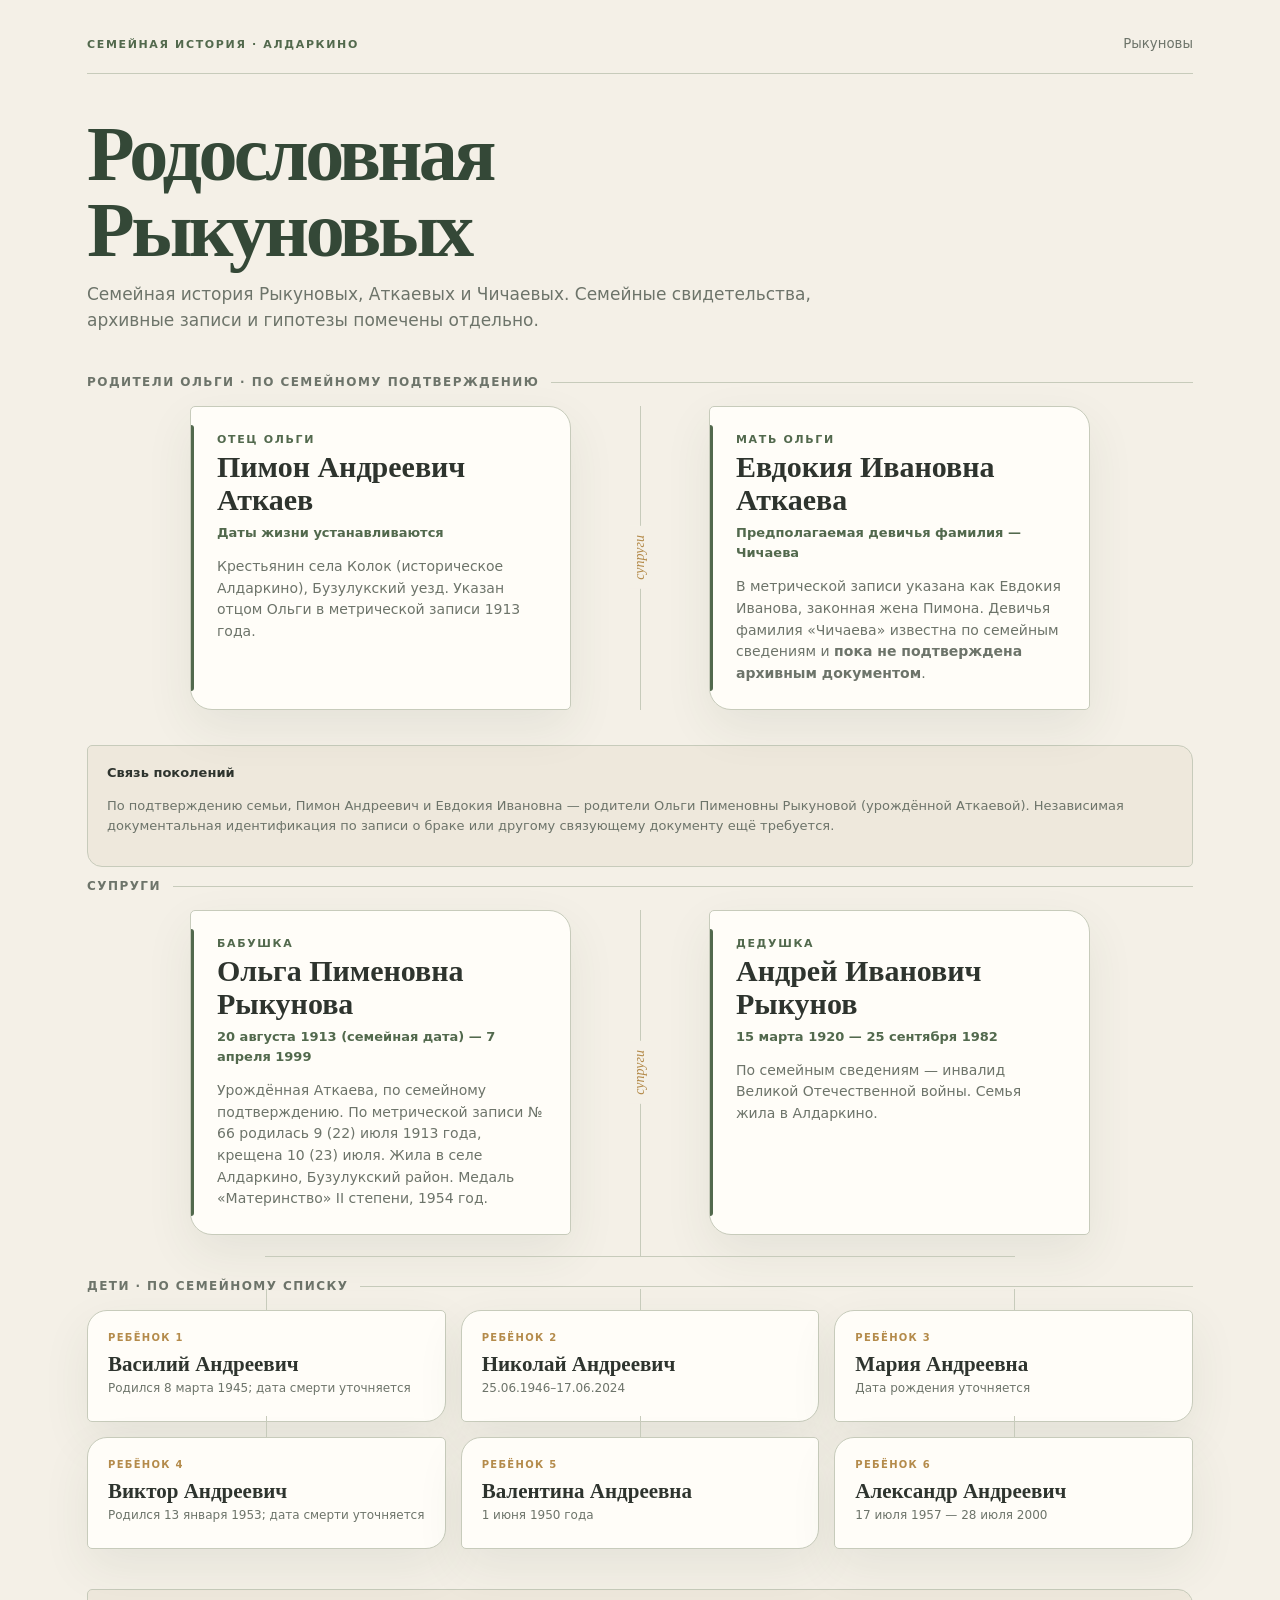
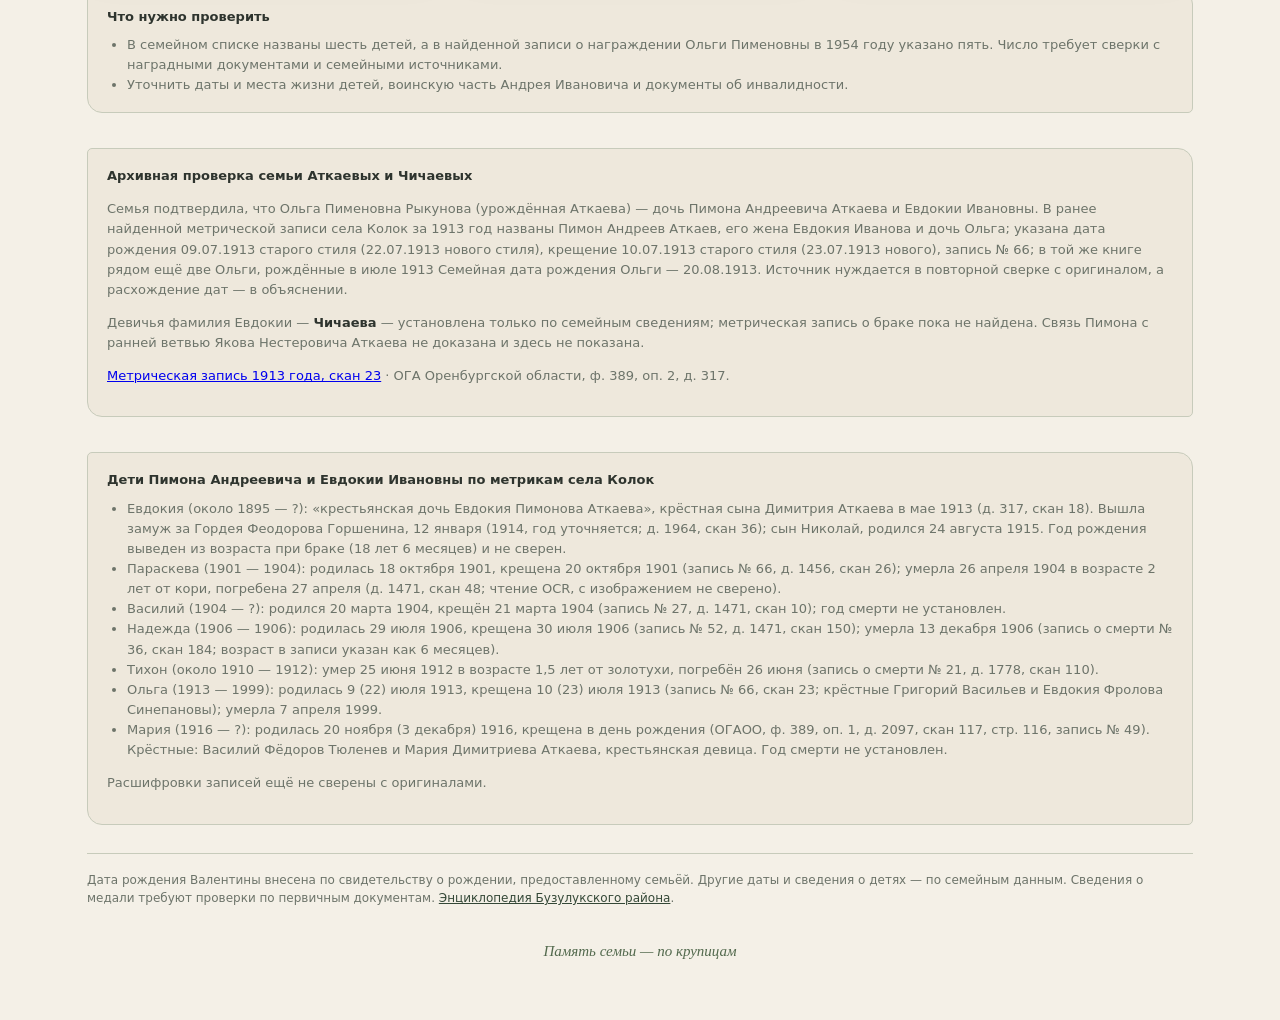
==== index.html @ f75d3395 "Show Evdokia Pimonova with her marriage and son on the page and README Birth year c. 1895 is inferre" ====
<!doctype html>
<html lang="ru">
<head>
<meta charset="utf-8">
<meta name="viewport" content="width=device-width, initial-scale=1">
<meta name="theme-color" content="#f4f0e7">
<meta name="description" content="Семейное древо Рыкуновых: Ольга Пименовна и Андрей Иванович Рыкуновы, Алдаркино.">
<title>Родословная Рыкуновых — семейное древо</title>
<style>
:root{color-scheme:light dark;--paper:#f4f0e7;--surface:#fffdf8;--surface2:#eee8dc;--ink:#2e342e;--muted:#6d746a;--line:#c7cbbb;--green:#52694d;--green2:#344837;--gold:#b48b4b;--warn:#805634;--shadow:0 18px 48px rgba(52,72,55,.08);--serif:Georgia,'Times New Roman',serif;--sans:system-ui,-apple-system,'Segoe UI',sans-serif}
*{box-sizing:border-box}html{scroll-behavior:smooth}body{margin:0;background:var(--paper);color:var(--ink);font-family:var(--sans);line-height:1.55}.wrap{max-width:1150px;margin:auto;padding:34px 22px 60px}.mast{display:flex;align-items:center;justify-content:space-between;gap:18px;border-bottom:1px solid var(--line);padding:0 0 18px}.eyebrow{font-size:11px;letter-spacing:.15em;text-transform:uppercase;color:var(--green);font-weight:800}.mast small{color:var(--muted)}h1{font:700 clamp(40px,7vw,78px)/.98 var(--serif);letter-spacing:-.045em;margin:42px 0 12px;color:var(--green2)}.intro{font-size:17px;color:var(--muted);max-width:750px;margin:0 0 35px}.tree{position:relative;padding:5px 0}.generation-label{display:flex;align-items:center;gap:12px;margin:0 0 14px;color:var(--muted);font-size:12px;font-weight:800;letter-spacing:.12em;text-transform:uppercase}.generation-label:after{content:"";height:1px;flex:1;background:var(--line)}.couple{display:grid;grid-template-columns:minmax(0,1fr) 110px minmax(0,1fr);align-items:stretch;gap:14px;max-width:900px;margin:0 auto}.person{background:var(--surface);border:1px solid var(--line);border-radius:5px 22px 5px 22px;box-shadow:var(--shadow);padding:24px 26px;min-height:204px;position:relative}.person:before{content:"";position:absolute;left:0;top:18px;bottom:18px;width:3px;background:var(--green);border-radius:0 3px 3px 0}.person h2{font:700 clamp(22px,3vw,30px)/1.1 var(--serif);margin:2px 0 7px}.person .lifespan{font-size:13px;color:var(--green);font-weight:750}.person p{font-size:14px;color:var(--muted);margin:13px 0 0}.relation{display:grid;place-items:center;position:relative;color:var(--gold);font:italic 14px var(--serif)}.relation:before,.relation:after{content:"";position:absolute;left:50%;width:1px;background:var(--line)}.relation:before{top:0;height:calc(50% - 24px)}.relation:after{bottom:0;height:calc(50% - 24px)}.relation span{background:var(--paper);padding:9px 3px;z-index:1;writing-mode:vertical-rl;transform:rotate(180deg)}.join{height:42px;max-width:900px;margin:auto;position:relative}.join:before{content:"";position:absolute;top:0;left:50%;height:22px;border-left:1px solid var(--line)}.join:after{content:"";position:absolute;top:21px;left:8.33%;right:8.33%;border-top:1px solid var(--line)}.generation.children{display:grid;grid-template-columns:repeat(3,minmax(0,1fr));gap:15px}.child{position:relative;background:var(--surface);border:1px solid var(--line);border-radius:20px 5px 20px 5px;padding:19px 20px;min-height:112px;box-shadow:var(--shadow)}.child:before{content:"";position:absolute;left:50%;top:-22px;height:21px;border-left:1px solid var(--line)}.child .ordinal{font-size:10px;letter-spacing:.13em;text-transform:uppercase;color:var(--gold);font-weight:850}.child h3{font:700 21px/1.15 var(--serif);margin:7px 0 3px}.child p{font-size:12px;color:var(--muted);margin:0}.flag{font-size:12px;color:var(--warn);margin-top:8px}.notes{margin:35px 0 0;padding:17px 19px;background:var(--surface2);border:1px solid var(--line);border-radius:5px 15px 5px 15px;font-size:13px;color:var(--muted)}.notes strong{color:var(--ink)}.notes ul{margin:8px 0 0;padding-left:20px}.source{border-top:1px solid var(--line);margin-top:28px;padding-top:17px;font-size:12px;color:var(--muted)}.source a{color:var(--green2)}footer{margin-top:35px;text-align:center;font:italic 15px var(--serif);color:var(--green)}
@media(max-width:720px){.wrap{padding:22px 16px 42px}.mast small{display:none}h1{margin-top:34px}.couple{grid-template-columns:1fr;gap:10px}.person{min-height:auto}.relation{height:42px}.relation:before{top:0;height:9px}.relation:after{bottom:0;height:9px}.relation span{writing-mode:horizontal-tb;transform:none;padding:4px 12px}.join{height:34px}.join:before{height:34px}.join:after{display:none}.generation.children{grid-template-columns:1fr;gap:11px}.child{min-height:auto;padding:16px 18px}.child:before{left:20px;top:-12px;height:11px}.child h3{font-size:20px}.generation-label{margin-top:8px}}
@media(prefers-color-scheme:dark){:root{--paper:#20251f;--surface:#2a3029;--surface2:#30382f;--ink:#ece9df;--muted:#b5b9ad;--line:#4d594c;--green:#a4b58d;--green2:#d7e1c6;--gold:#d7b77d;--warn:#e0b88a;--shadow:0 18px 48px rgba(0,0,0,.14)}.person:before{background:var(--green)}.relation span{background:var(--paper)}}
@media print{body{background:#fff;color:#222}.wrap{max-width:none;padding:10mm}.person,.child{box-shadow:none;break-inside:avoid}.notes{background:#f4f0e7}.relation span{background:#fff}}
@media(prefers-reduced-motion:reduce){html{scroll-behavior:auto}}
</style>
</head>
<body>
<main class="wrap">
<header class="mast"><div><div class="eyebrow">Семейная история · Алдаркино</div></div><small>Рыкуновы</small></header>
<h1>Родословная<br>Рыкуновых</h1>
<p class="intro">Семейная история Рыкуновых, Аткаевых и Чичаевых. Семейные свидетельства, архивные записи и гипотезы помечены отдельно.</p>
<section class="tree" aria-label="Родители Ольги Пименовны">
<div class="generation-label">Родители Ольги · по семейному подтверждению</div>
<div class="couple">
<article class="person"><div class="eyebrow">Отец Ольги</div><h2>Пимон Андреевич<br>Аткаев</h2><div class="lifespan">Даты жизни устанавливаются</div><p>Крестьянин села Колок (историческое Алдаркино), Бузулукский уезд. Указан отцом Ольги в метрической записи 1913 года.</p></article>
<div class="relation" aria-label="супруги"><span>супруги</span></div>
<article class="person"><div class="eyebrow">Мать Ольги</div><h2>Евдокия Ивановна<br>Аткаева</h2><div class="lifespan">Предполагаемая девичья фамилия — Чичаева</div><p>В метрической записи указана как Евдокия Иванова, законная жена Пимона. Девичья фамилия «Чичаева» известна по семейным сведениям и <strong>пока не подтверждена архивным документом</strong>.</p></article>
</div>
<div class="notes"><strong>Связь поколений</strong><p>По подтверждению семьи, Пимон Андреевич и Евдокия Ивановна — родители Ольги Пименовны Рыкуновой (урождённой Аткаевой). Независимая документальная идентификация по записи о браке или другому связующему документу ещё требуется.</p></div>
</section>
<section class="tree" aria-label="Семейное древо Рыкуновых">
<div class="generation-label">Супруги</div>
<div class="couple">
<article class="person"><div class="eyebrow">Бабушка</div><h2>Ольга Пименовна<br>Рыкунова</h2><div class="lifespan">20 августа 1913 (семейная дата) — 7 апреля 1999</div><p>Урождённая Аткаева, по семейному подтверждению. По метрической записи № 66 родилась 9 (22) июля 1913 года, крещена 10 (23) июля. Жила в селе Алдаркино, Бузулукский район. Медаль «Материнство» II степени, 1954 год.</p></article>
<div class="relation" aria-label="супруги"><span>супруги</span></div>
<article class="person"><div class="eyebrow">Дедушка</div><h2>Андрей Иванович<br>Рыкунов</h2><div class="lifespan">15 марта 1920 — 25 сентября 1982</div><p>По семейным сведениям — инвалид Великой Отечественной войны. Семья жила в Алдаркино.</p></article>
</div>
<div class="join" aria-hidden="true"></div>
<div class="generation-label">Дети · по семейному списку</div>
<div class="generation children">
<article class="child"><div class="ordinal">Ребёнок 1</div><h3>Василий Андреевич</h3><p>Родился 8 марта 1945; дата смерти уточняется</p></article>
<article class="child"><div class="ordinal">Ребёнок 2</div><h3>Николай Андреевич</h3><p>25.06.1946–17.06.2024</p></article>
<article class="child"><div class="ordinal">Ребёнок 3</div><h3>Мария Андреевна</h3><p>Дата рождения уточняется</p></article>
<article class="child"><div class="ordinal">Ребёнок 4</div><h3>Виктор Андреевич</h3><p>Родился 13 января 1953; дата смерти уточняется</p></article>
<article class="child"><div class="ordinal">Ребёнок 5</div><h3>Валентина Андреевна</h3><p>1 июня 1950 года</p></article>
<article class="child"><div class="ordinal">Ребёнок 6</div><h3>Александр Андреевич</h3><p>17 июля 1957 — 28 июля 2000</p></article>
</div>
</section>
<aside class="notes"><strong>Что нужно проверить</strong><ul><li>В семейном списке названы шесть детей, а в найденной записи о награждении Ольги Пименовны в 1954 году указано пять. Число требует сверки с наградными документами и семейными источниками.</li><li>Уточнить даты и места жизни детей, воинскую часть Андрея Ивановича и документы об инвалидности.</li></ul></aside>
<aside class="notes"><strong>Архивная проверка семьи Аткаевых и Чичаевых</strong><p>Семья подтвердила, что Ольга Пименовна Рыкунова (урождённая Аткаева) — дочь Пимона Андреевича Аткаева и Евдокии Ивановны. В ранее найденной метрической записи села Колок за 1913 год названы Пимон Андреев Аткаев, его жена Евдокия Иванова и дочь Ольга; указана дата рождения 09.07.1913 старого стиля (22.07.1913 нового стиля), крещение 10.07.1913 старого стиля (23.07.1913 нового), запись № 66; в той же книге рядом ещё две Ольги, рождённые в июле 1913 Семейная дата рождения Ольги — 20.08.1913. Источник нуждается в повторной сверке с оригиналом, а расхождение дат — в объяснении.</p><p>Девичья фамилия Евдокии — <strong>Чичаева</strong> — установлена только по семейным сведениям; метрическая запись о браке пока не найдена. Связь Пимона с ранней ветвью Якова Нестеровича Аткаева не доказана и здесь не показана.</p><p><a href="https://yandex.ru/archive/catalog/fc63a769-c6f4-40cd-b063-a8d6b3716f5d/23" rel="noopener">Метрическая запись 1913 года, скан 23</a> · ОГА Оренбургской области, ф. 389, оп. 2, д. 317.</p></aside>
<aside class="notes"><strong>Дети Пимона Андреевича и Евдокии Ивановны по метрикам села Колок</strong><ul><li>Евдокия (около 1895 — ?): «крестьянская дочь Евдокия Пимонова Аткаева», крёстная сына Димитрия Аткаева в мае 1913 (д. 317, скан 18). Вышла замуж за Гордея Феодорова Горшенина, 12 января (1914, год уточняется; д. 1964, скан 36); сын Николай, родился 24 августа 1915. Год рождения выведен из возраста при браке (18 лет 6 месяцев) и не сверен.</li><li>Параскева (1901 — 1904): родилась 18 октября 1901, крещена 20 октября 1901 (запись № 66, д. 1456, скан 26); умерла 26 апреля 1904 в возрасте 2 лет от кори, погребена 27 апреля (д. 1471, скан 48; чтение OCR, с изображением не сверено).</li><li>Василий (1904 — ?): родился 20 марта 1904, крещён 21 марта 1904 (запись № 27, д. 1471, скан 10); год смерти не установлен.</li><li>Надежда (1906 — 1906): родилась 29 июля 1906, крещена 30 июля 1906 (запись № 52, д. 1471, скан 150); умерла 13 декабря 1906 (запись о смерти № 36, скан 184; возраст в записи указан как 6 месяцев).</li><li>Тихон (около 1910 — 1912): умер 25 июня 1912 в возрасте 1,5 лет от золотухи, погребён 26 июня (запись о смерти № 21, д. 1778, скан 110).</li><li>Ольга (1913 — 1999): родилась 9 (22) июля 1913, крещена 10 (23) июля 1913 (запись № 66, скан 23; крёстные Григорий Васильев и Евдокия Фролова Синепановы); умерла 7 апреля 1999.</li><li>Мария (1916 — ?): родилась 20 ноября (3 декабря) 1916, крещена в день рождения (ОГАОО, ф. 389, оп. 1, д. 2097, скан 117, стр. 116, запись № 49). Крёстные: Василий Фёдоров Тюленев и Мария Димитриева Аткаева, крестьянская девица. Год смерти не установлен.</li></ul><p>Расшифровки записей ещё не сверены с оригиналами.</p></aside>
<div class="source">Дата рождения Валентины внесена по свидетельству о рождении, предоставленному семьёй. Другие даты и сведения о детях — по семейным данным. Сведения о медали требуют проверки по первичным документам. <a href="http://old2-bz.orb.ru/about/entsiklopediya/572" rel="noopener">Энциклопедия Бузулукского района</a>.</div>
<footer>Память семьи — по крупицам</footer>
</main>
</body>
</html>
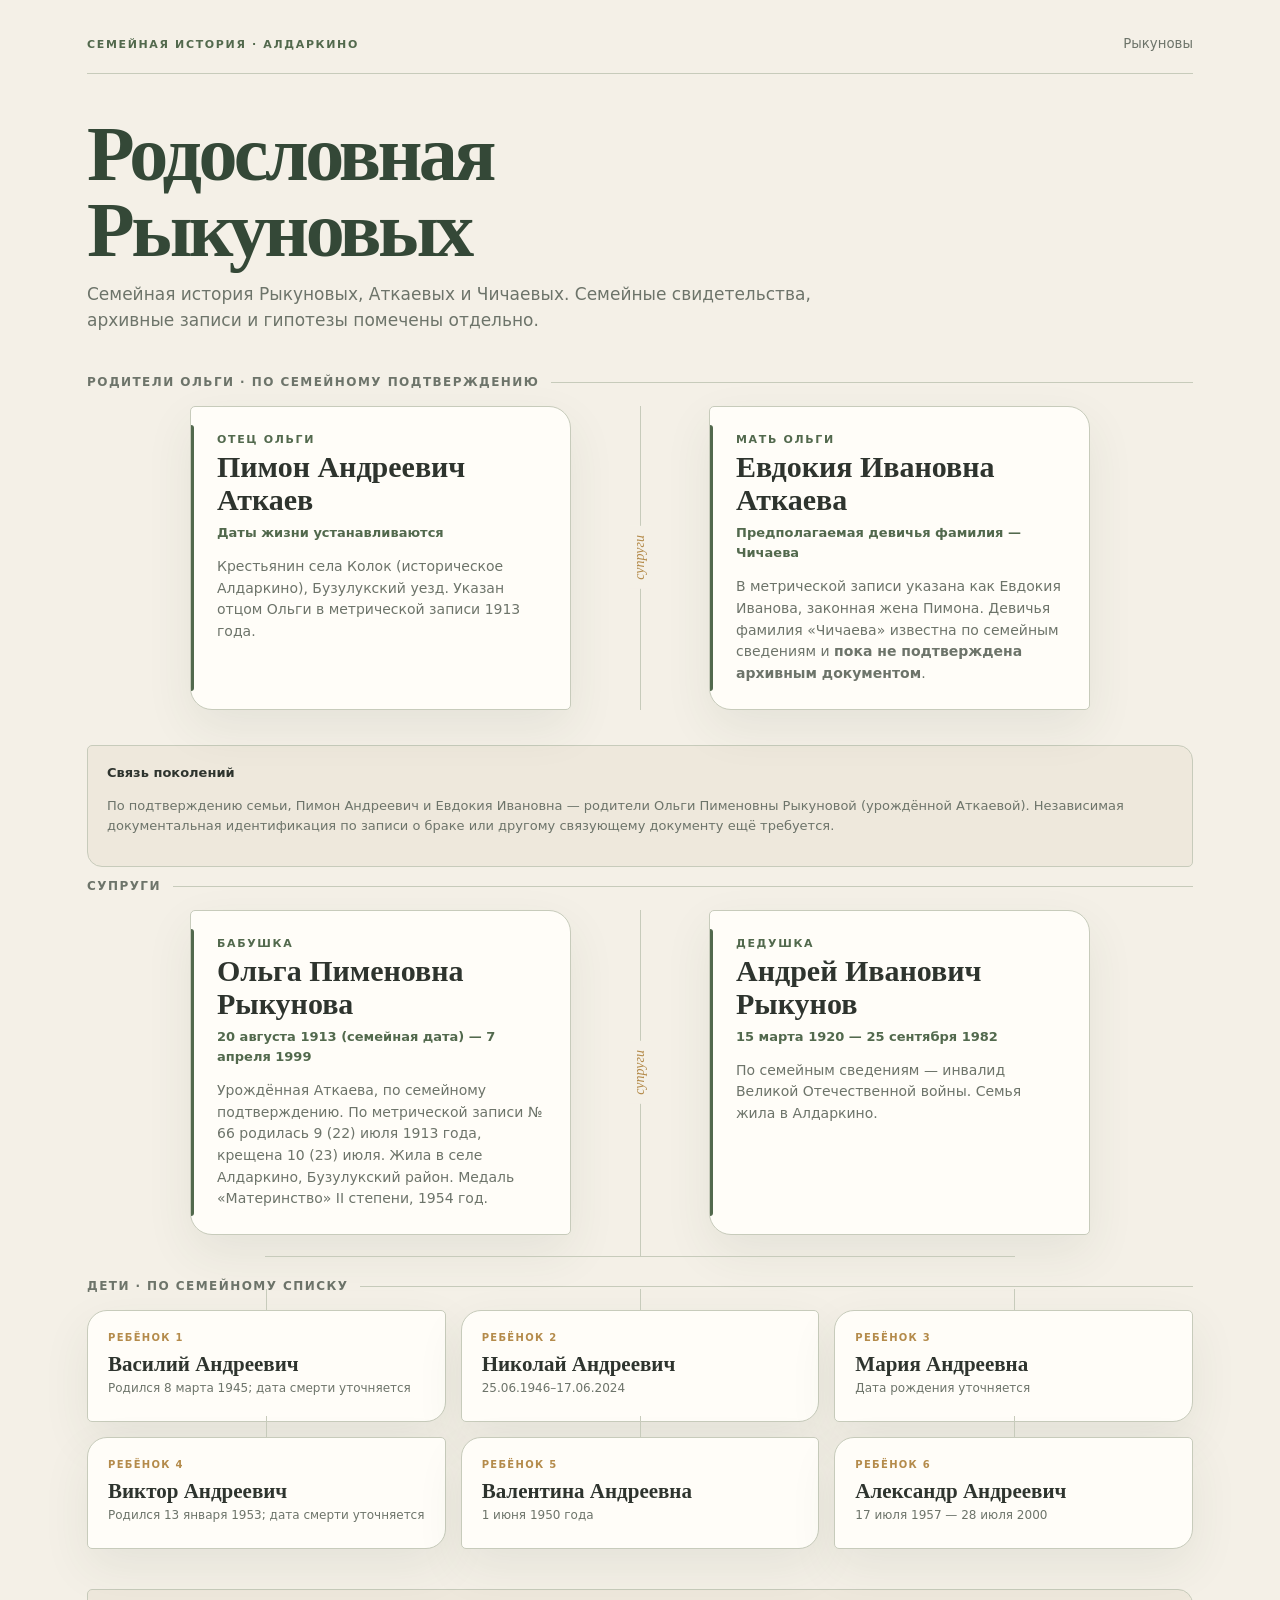
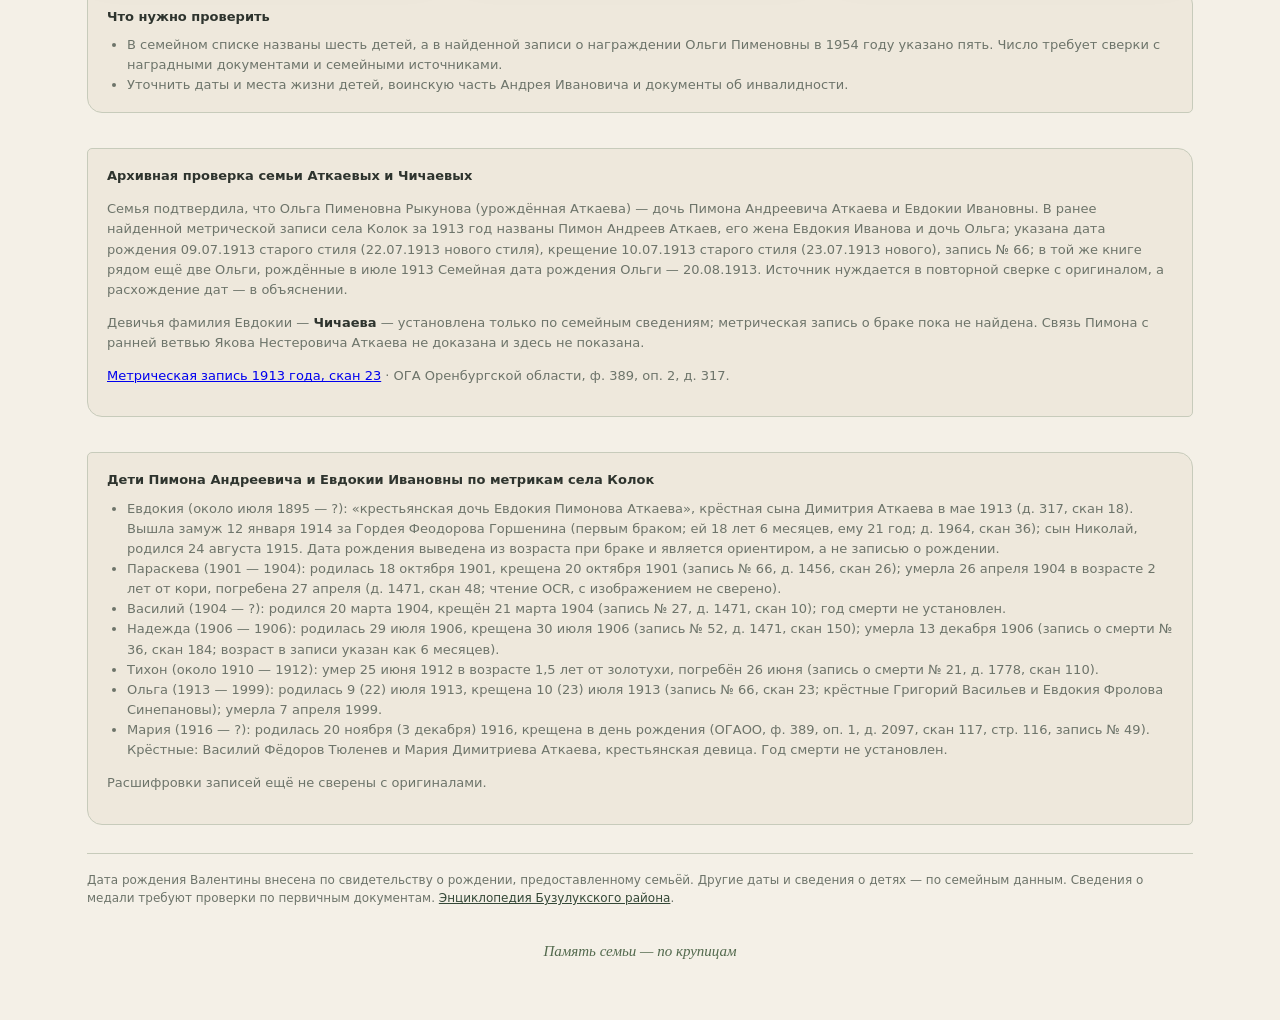
==== commit 86a4fb5e: "Set Evdokia Pimonova's marriage to 12 January 1914 and birth to c. July 1895 Year accepted per the o" ====
--- a/index.html
+++ b/index.html
@@ -49,7 +49,7 @@
 </section>
 <aside class="notes"><strong>Что нужно проверить</strong><ul><li>В семейном списке названы шесть детей, а в найденной записи о награждении Ольги Пименовны в 1954 году указано пять. Число требует сверки с наградными документами и семейными источниками.</li><li>Уточнить даты и места жизни детей, воинскую часть Андрея Ивановича и документы об инвалидности.</li></ul></aside>
 <aside class="notes"><strong>Архивная проверка семьи Аткаевых и Чичаевых</strong><p>Семья подтвердила, что Ольга Пименовна Рыкунова (урождённая Аткаева) — дочь Пимона Андреевича Аткаева и Евдокии Ивановны. В ранее найденной метрической записи села Колок за 1913 год названы Пимон Андреев Аткаев, его жена Евдокия Иванова и дочь Ольга; указана дата рождения 09.07.1913 старого стиля (22.07.1913 нового стиля), крещение 10.07.1913 старого стиля (23.07.1913 нового), запись № 66; в той же книге рядом ещё две Ольги, рождённые в июле 1913 Семейная дата рождения Ольги — 20.08.1913. Источник нуждается в повторной сверке с оригиналом, а расхождение дат — в объяснении.</p><p>Девичья фамилия Евдокии — <strong>Чичаева</strong> — установлена только по семейным сведениям; метрическая запись о браке пока не найдена. Связь Пимона с ранней ветвью Якова Нестеровича Аткаева не доказана и здесь не показана.</p><p><a href="https://yandex.ru/archive/catalog/fc63a769-c6f4-40cd-b063-a8d6b3716f5d/23" rel="noopener">Метрическая запись 1913 года, скан 23</a> · ОГА Оренбургской области, ф. 389, оп. 2, д. 317.</p></aside>
-<aside class="notes"><strong>Дети Пимона Андреевича и Евдокии Ивановны по метрикам села Колок</strong><ul><li>Евдокия (около 1895 — ?): «крестьянская дочь Евдокия Пимонова Аткаева», крёстная сына Димитрия Аткаева в мае 1913 (д. 317, скан 18). Вышла замуж за Гордея Феодорова Горшенина, 12 января (1914, год уточняется; д. 1964, скан 36); сын Николай, родился 24 августа 1915. Год рождения выведен из возраста при браке (18 лет 6 месяцев) и не сверен.</li><li>Параскева (1901 — 1904): родилась 18 октября 1901, крещена 20 октября 1901 (запись № 66, д. 1456, скан 26); умерла 26 апреля 1904 в возрасте 2 лет от кори, погребена 27 апреля (д. 1471, скан 48; чтение OCR, с изображением не сверено).</li><li>Василий (1904 — ?): родился 20 марта 1904, крещён 21 марта 1904 (запись № 27, д. 1471, скан 10); год смерти не установлен.</li><li>Надежда (1906 — 1906): родилась 29 июля 1906, крещена 30 июля 1906 (запись № 52, д. 1471, скан 150); умерла 13 декабря 1906 (запись о смерти № 36, скан 184; возраст в записи указан как 6 месяцев).</li><li>Тихон (около 1910 — 1912): умер 25 июня 1912 в возрасте 1,5 лет от золотухи, погребён 26 июня (запись о смерти № 21, д. 1778, скан 110).</li><li>Ольга (1913 — 1999): родилась 9 (22) июля 1913, крещена 10 (23) июля 1913 (запись № 66, скан 23; крёстные Григорий Васильев и Евдокия Фролова Синепановы); умерла 7 апреля 1999.</li><li>Мария (1916 — ?): родилась 20 ноября (3 декабря) 1916, крещена в день рождения (ОГАОО, ф. 389, оп. 1, д. 2097, скан 117, стр. 116, запись № 49). Крёстные: Василий Фёдоров Тюленев и Мария Димитриева Аткаева, крестьянская девица. Год смерти не установлен.</li></ul><p>Расшифровки записей ещё не сверены с оригиналами.</p></aside>
+<aside class="notes"><strong>Дети Пимона Андреевича и Евдокии Ивановны по метрикам села Колок</strong><ul><li>Евдокия (около июля 1895 — ?): «крестьянская дочь Евдокия Пимонова Аткаева», крёстная сына Димитрия Аткаева в мае 1913 (д. 317, скан 18). Вышла замуж 12 января 1914 за Гордея Феодорова Горшенина (первым браком; ей 18 лет 6 месяцев, ему 21 год; д. 1964, скан 36); сын Николай, родился 24 августа 1915. Дата рождения выведена из возраста при браке и является ориентиром, а не записью о рождении.</li><li>Параскева (1901 — 1904): родилась 18 октября 1901, крещена 20 октября 1901 (запись № 66, д. 1456, скан 26); умерла 26 апреля 1904 в возрасте 2 лет от кори, погребена 27 апреля (д. 1471, скан 48; чтение OCR, с изображением не сверено).</li><li>Василий (1904 — ?): родился 20 марта 1904, крещён 21 марта 1904 (запись № 27, д. 1471, скан 10); год смерти не установлен.</li><li>Надежда (1906 — 1906): родилась 29 июля 1906, крещена 30 июля 1906 (запись № 52, д. 1471, скан 150); умерла 13 декабря 1906 (запись о смерти № 36, скан 184; возраст в записи указан как 6 месяцев).</li><li>Тихон (около 1910 — 1912): умер 25 июня 1912 в возрасте 1,5 лет от золотухи, погребён 26 июня (запись о смерти № 21, д. 1778, скан 110).</li><li>Ольга (1913 — 1999): родилась 9 (22) июля 1913, крещена 10 (23) июля 1913 (запись № 66, скан 23; крёстные Григорий Васильев и Евдокия Фролова Синепановы); умерла 7 апреля 1999.</li><li>Мария (1916 — ?): родилась 20 ноября (3 декабря) 1916, крещена в день рождения (ОГАОО, ф. 389, оп. 1, д. 2097, скан 117, стр. 116, запись № 49). Крёстные: Василий Фёдоров Тюленев и Мария Димитриева Аткаева, крестьянская девица. Год смерти не установлен.</li></ul><p>Расшифровки записей ещё не сверены с оригиналами.</p></aside>
 <div class="source">Дата рождения Валентины внесена по свидетельству о рождении, предоставленному семьёй. Другие даты и сведения о детях — по семейным данным. Сведения о медали требуют проверки по первичным документам. <a href="http://old2-bz.orb.ru/about/entsiklopediya/572" rel="noopener">Энциклопедия Бузулукского района</a>.</div>
 <footer>Память семьи — по крупицам</footer>
 </main>
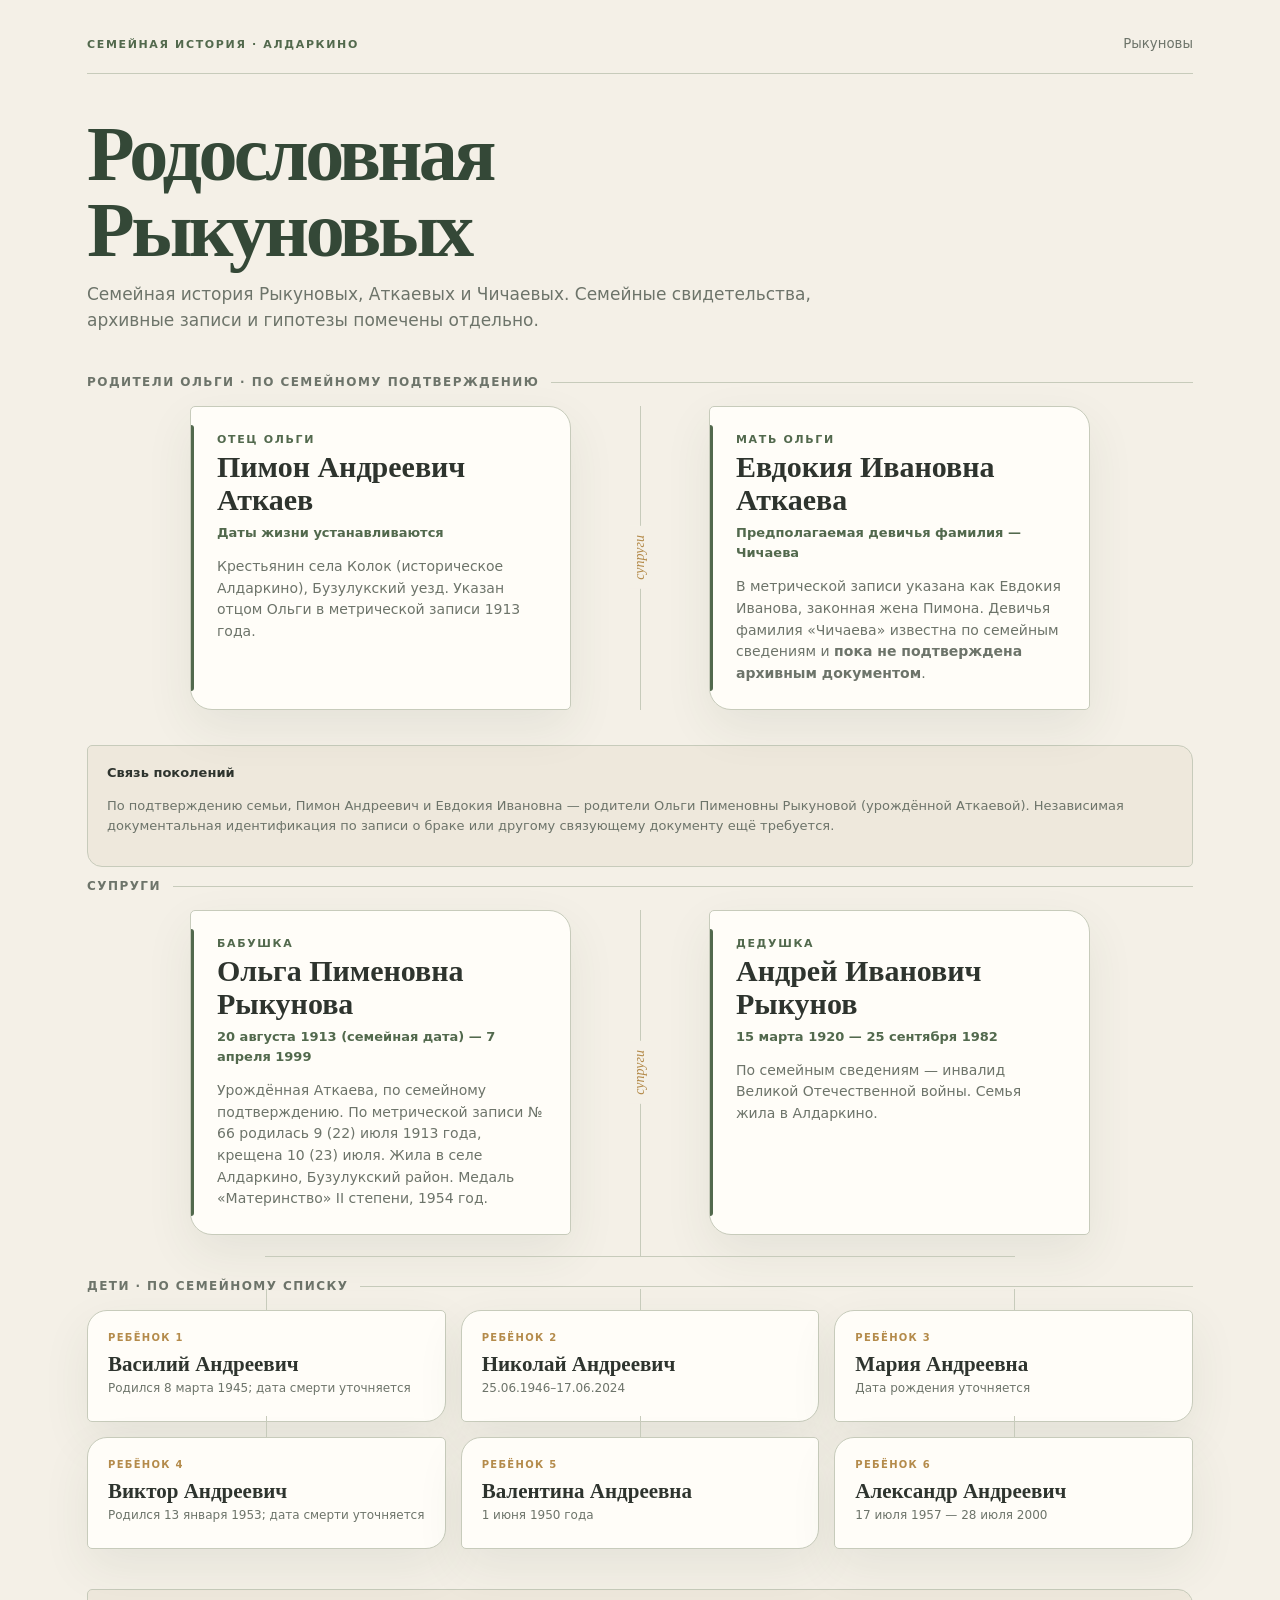
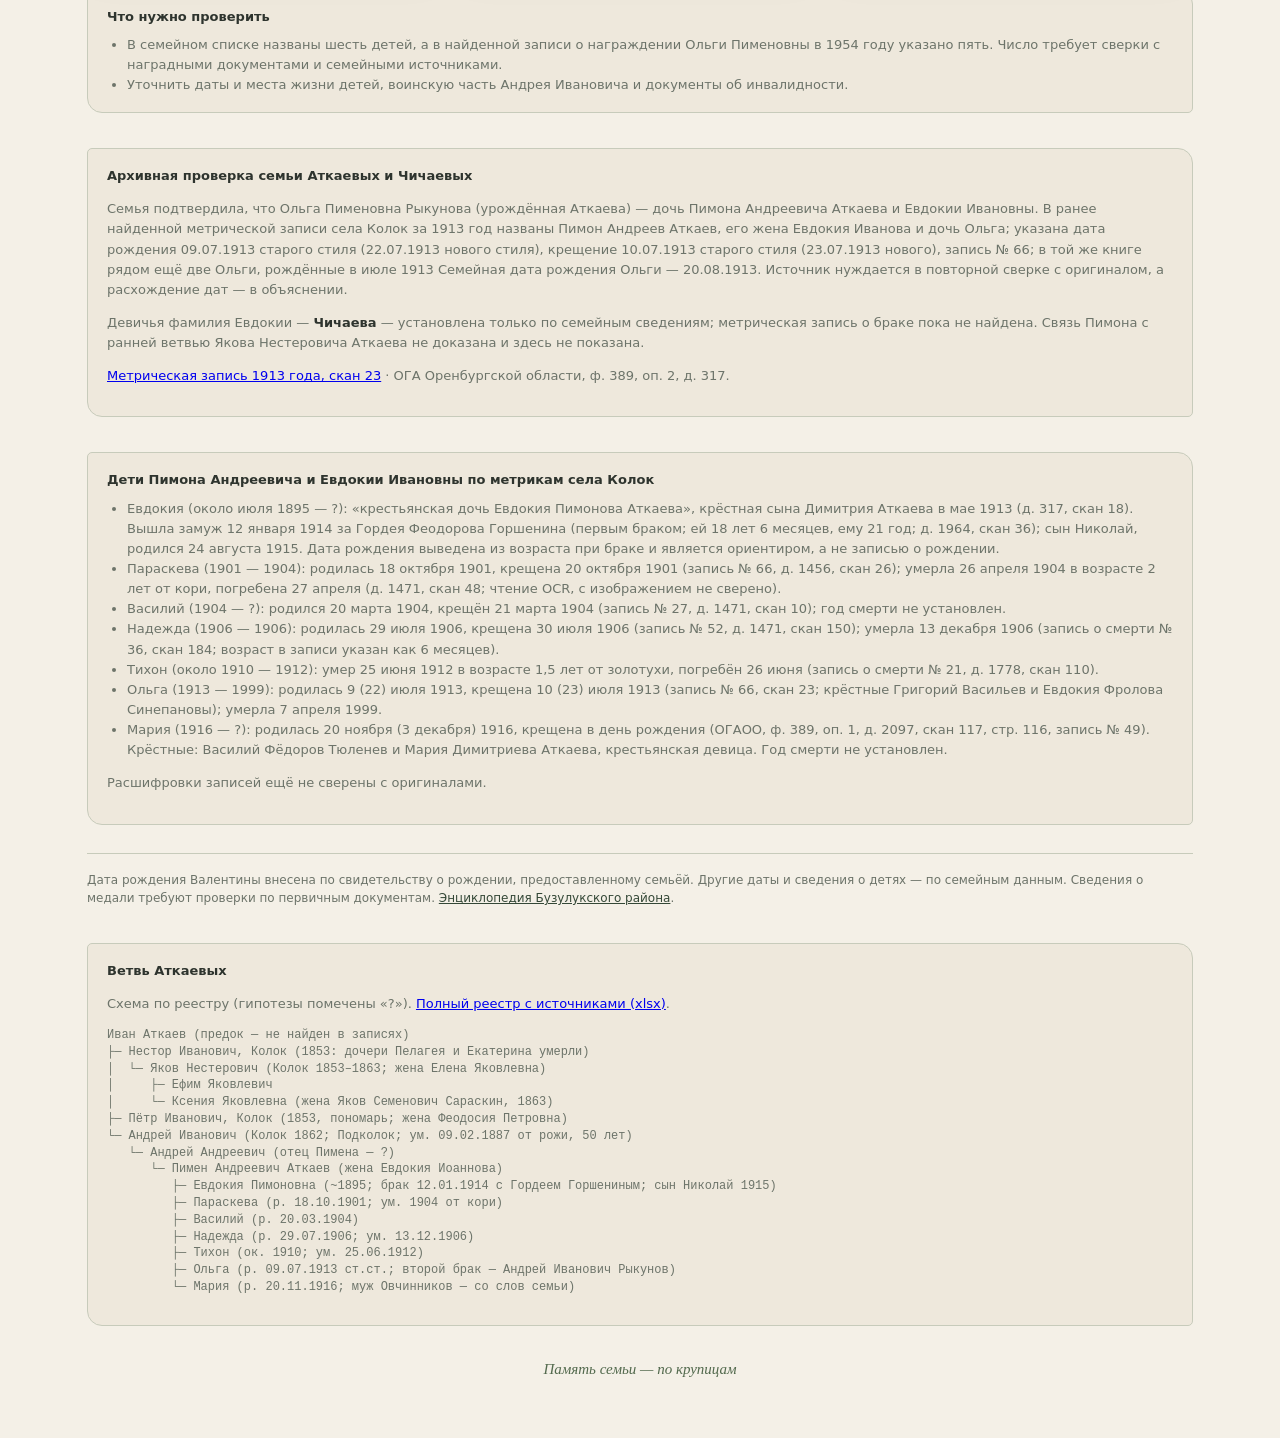
==== commit 966f709d: "Show the Atkaev branch tree and a registry link on the page and README Co-Authored-By: Claude Haiku " ====
--- a/index.html
+++ b/index.html
@@ -51,6 +51,22 @@
 <aside class="notes"><strong>Архивная проверка семьи Аткаевых и Чичаевых</strong><p>Семья подтвердила, что Ольга Пименовна Рыкунова (урождённая Аткаева) — дочь Пимона Андреевича Аткаева и Евдокии Ивановны. В ранее найденной метрической записи села Колок за 1913 год названы Пимон Андреев Аткаев, его жена Евдокия Иванова и дочь Ольга; указана дата рождения 09.07.1913 старого стиля (22.07.1913 нового стиля), крещение 10.07.1913 старого стиля (23.07.1913 нового), запись № 66; в той же книге рядом ещё две Ольги, рождённые в июле 1913 Семейная дата рождения Ольги — 20.08.1913. Источник нуждается в повторной сверке с оригиналом, а расхождение дат — в объяснении.</p><p>Девичья фамилия Евдокии — <strong>Чичаева</strong> — установлена только по семейным сведениям; метрическая запись о браке пока не найдена. Связь Пимона с ранней ветвью Якова Нестеровича Аткаева не доказана и здесь не показана.</p><p><a href="https://yandex.ru/archive/catalog/fc63a769-c6f4-40cd-b063-a8d6b3716f5d/23" rel="noopener">Метрическая запись 1913 года, скан 23</a> · ОГА Оренбургской области, ф. 389, оп. 2, д. 317.</p></aside>
 <aside class="notes"><strong>Дети Пимона Андреевича и Евдокии Ивановны по метрикам села Колок</strong><ul><li>Евдокия (около июля 1895 — ?): «крестьянская дочь Евдокия Пимонова Аткаева», крёстная сына Димитрия Аткаева в мае 1913 (д. 317, скан 18). Вышла замуж 12 января 1914 за Гордея Феодорова Горшенина (первым браком; ей 18 лет 6 месяцев, ему 21 год; д. 1964, скан 36); сын Николай, родился 24 августа 1915. Дата рождения выведена из возраста при браке и является ориентиром, а не записью о рождении.</li><li>Параскева (1901 — 1904): родилась 18 октября 1901, крещена 20 октября 1901 (запись № 66, д. 1456, скан 26); умерла 26 апреля 1904 в возрасте 2 лет от кори, погребена 27 апреля (д. 1471, скан 48; чтение OCR, с изображением не сверено).</li><li>Василий (1904 — ?): родился 20 марта 1904, крещён 21 марта 1904 (запись № 27, д. 1471, скан 10); год смерти не установлен.</li><li>Надежда (1906 — 1906): родилась 29 июля 1906, крещена 30 июля 1906 (запись № 52, д. 1471, скан 150); умерла 13 декабря 1906 (запись о смерти № 36, скан 184; возраст в записи указан как 6 месяцев).</li><li>Тихон (около 1910 — 1912): умер 25 июня 1912 в возрасте 1,5 лет от золотухи, погребён 26 июня (запись о смерти № 21, д. 1778, скан 110).</li><li>Ольга (1913 — 1999): родилась 9 (22) июля 1913, крещена 10 (23) июля 1913 (запись № 66, скан 23; крёстные Григорий Васильев и Евдокия Фролова Синепановы); умерла 7 апреля 1999.</li><li>Мария (1916 — ?): родилась 20 ноября (3 декабря) 1916, крещена в день рождения (ОГАОО, ф. 389, оп. 1, д. 2097, скан 117, стр. 116, запись № 49). Крёстные: Василий Фёдоров Тюленев и Мария Димитриева Аткаева, крестьянская девица. Год смерти не установлен.</li></ul><p>Расшифровки записей ещё не сверены с оригиналами.</p></aside>
 <div class="source">Дата рождения Валентины внесена по свидетельству о рождении, предоставленному семьёй. Другие даты и сведения о детях — по семейным данным. Сведения о медали требуют проверки по первичным документам. <a href="http://old2-bz.orb.ru/about/entsiklopediya/572" rel="noopener">Энциклопедия Бузулукского района</a>.</div>
+<section class="notes"><strong>Ветвь Аткаевых</strong><p>Схема по реестру (гипотезы помечены «?»). <a href="https://github.com/kilevoy/rykunov-family-tree/blob/main/data/rykunov-family-tree.xlsx" rel="noopener">Полный реестр с источниками (xlsx)</a>.</p><pre style="white-space:pre;overflow-x:auto;font-size:12px;line-height:1.4">Иван Аткаев (предок — не найден в записях)
+├─ Нестор Иванович, Колок (1853: дочери Пелагея и Екатерина умерли)
+│  └─ Яков Нестерович (Колок 1853–1863; жена Елена Яковлевна)
+│     ├─ Ефим Яковлевич
+│     └─ Ксения Яковлевна (жена Яков Семенович Сараскин, 1863)
+├─ Пётр Иванович, Колок (1853, пономарь; жена Феодосия Петровна)
+└─ Андрей Иванович (Колок 1862; Подколок; ум. 09.02.1887 от рожи, 50 лет)
+   └─ Андрей Андреевич (отец Пимена — ?)
+      └─ Пимен Андреевич Аткаев (жена Евдокия Иоаннова)
+         ├─ Евдокия Пимоновна (~1895; брак 12.01.1914 с Гордеем Горшениным; сын Николай 1915)
+         ├─ Параскева (р. 18.10.1901; ум. 1904 от кори)
+         ├─ Василий (р. 20.03.1904)
+         ├─ Надежда (р. 29.07.1906; ум. 13.12.1906)
+         ├─ Тихон (ок. 1910; ум. 25.06.1912)
+         ├─ Ольга (р. 09.07.1913 ст.ст.; второй брак — Андрей Иванович Рыкунов)
+         └─ Мария (р. 20.11.1916; муж Овчинников — со слов семьи)</pre></section>
 <footer>Память семьи — по крупицам</footer>
 </main>
 </body>
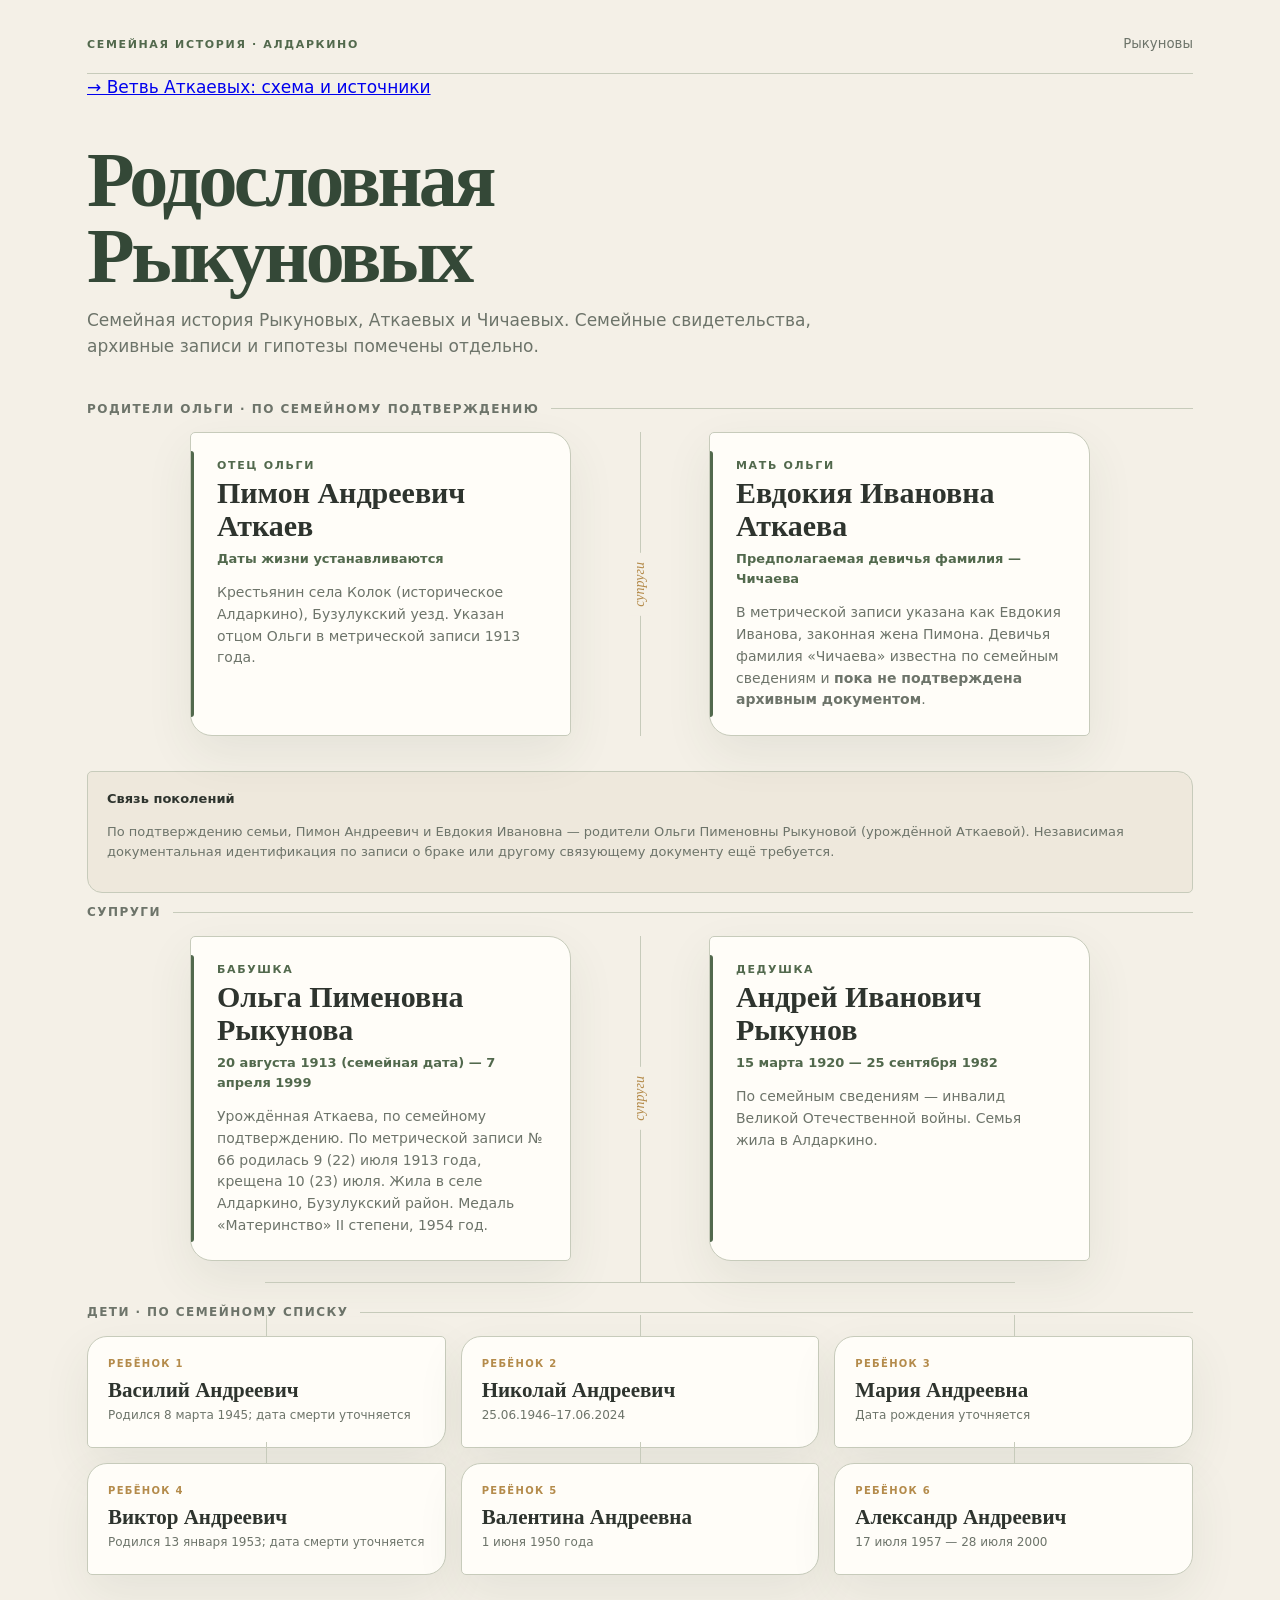
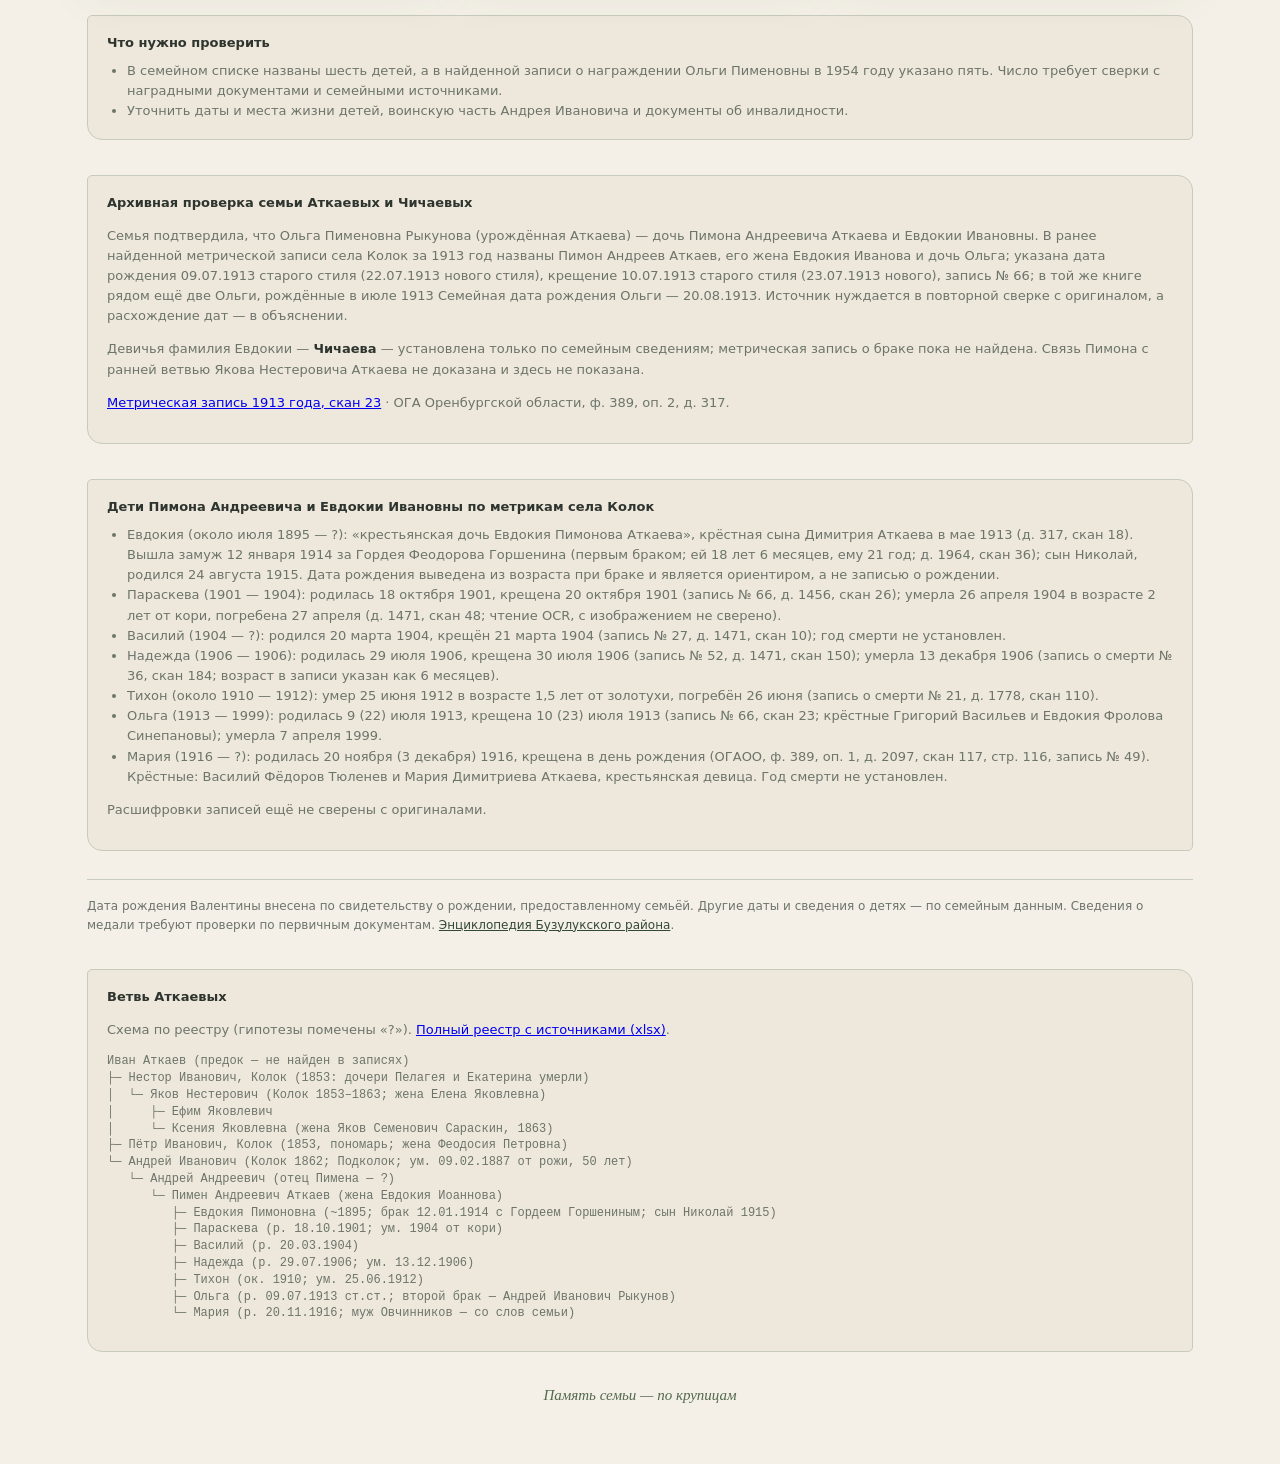
==== commit 9fec4323: "Add a separate Atkaev branch page linked from the main page Co-Authored-By: Claude Haiku 5.5 <norepl" ====
--- a/index.html
+++ b/index.html
@@ -18,6 +18,7 @@
 <body>
 <main class="wrap">
 <header class="mast"><div><div class="eyebrow">Семейная история · Алдаркино</div></div><small>Рыкуновы</small></header>
+<p class="intro"><a href="atkaev.html">→ Ветвь Аткаевых: схема и источники</a></p>
 <h1>Родословная<br>Рыкуновых</h1>
 <p class="intro">Семейная история Рыкуновых, Аткаевых и Чичаевых. Семейные свидетельства, архивные записи и гипотезы помечены отдельно.</p>
 <section class="tree" aria-label="Родители Ольги Пименовны">
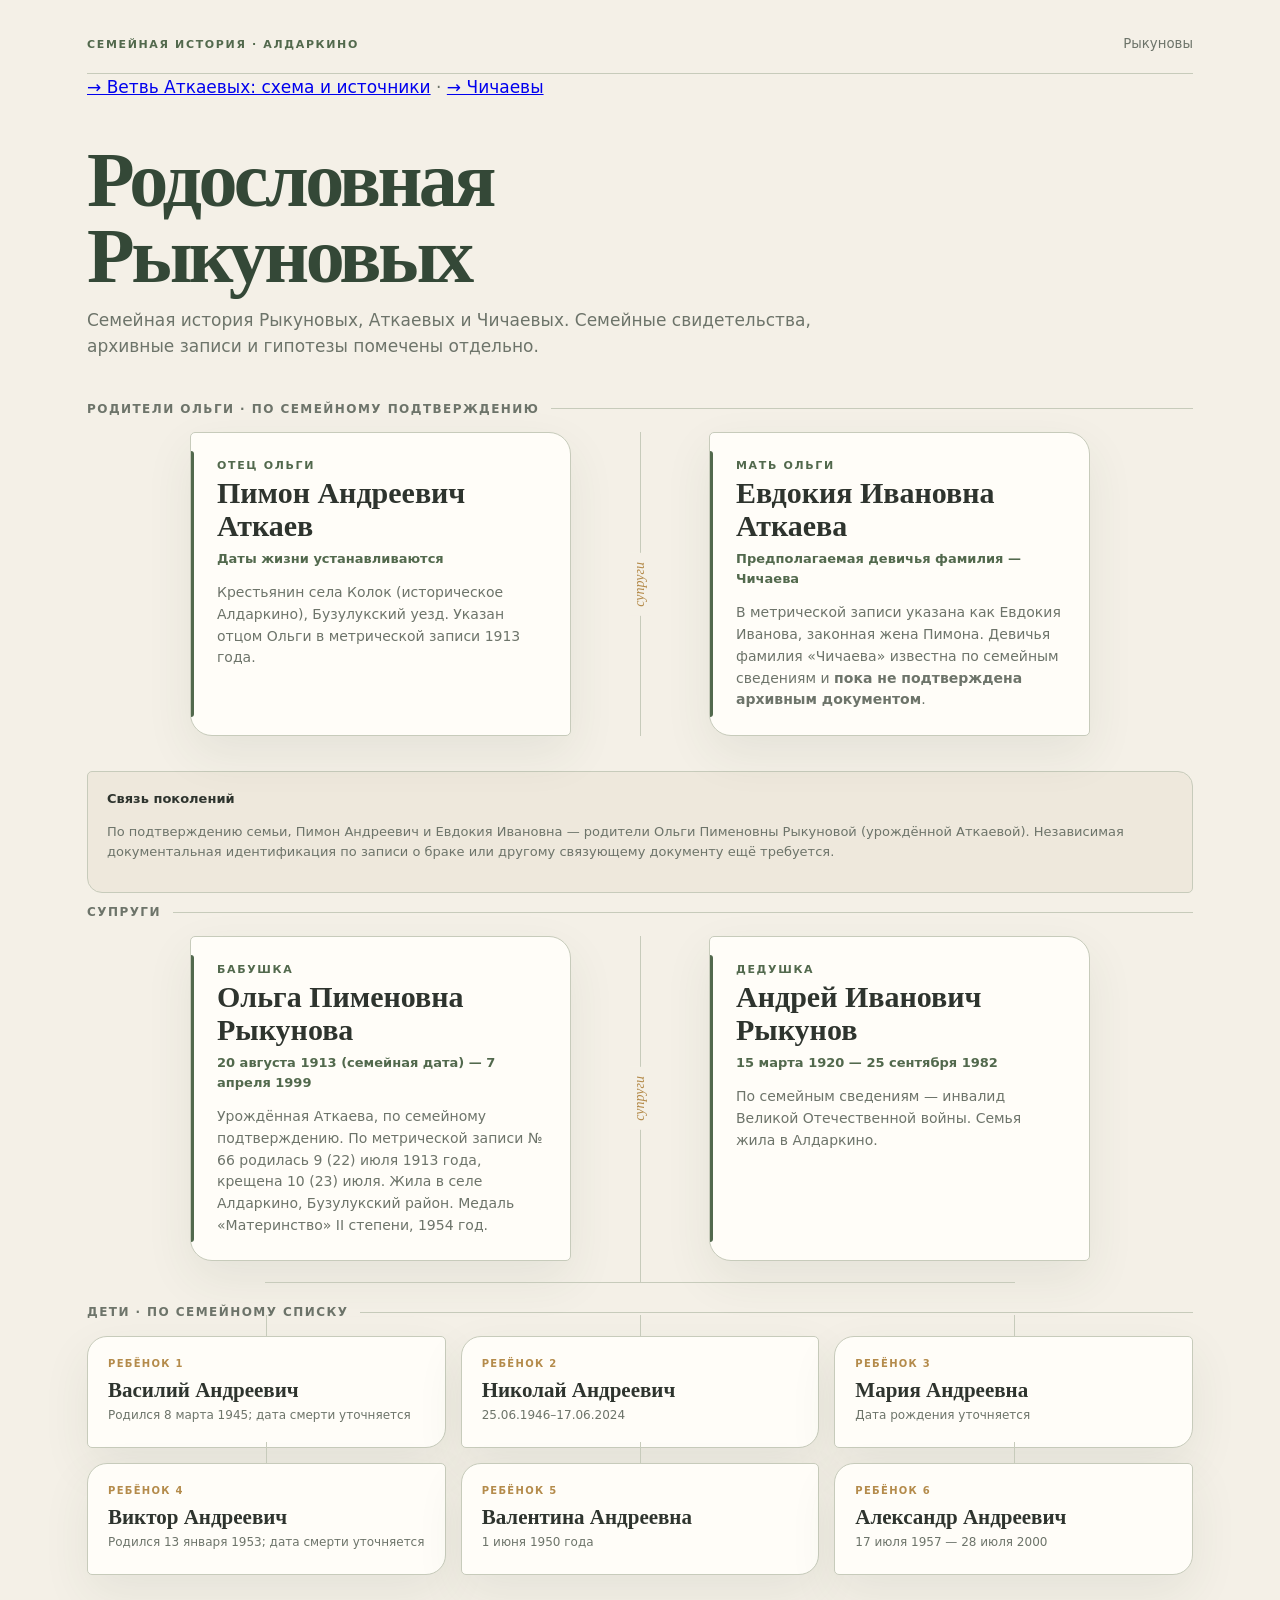
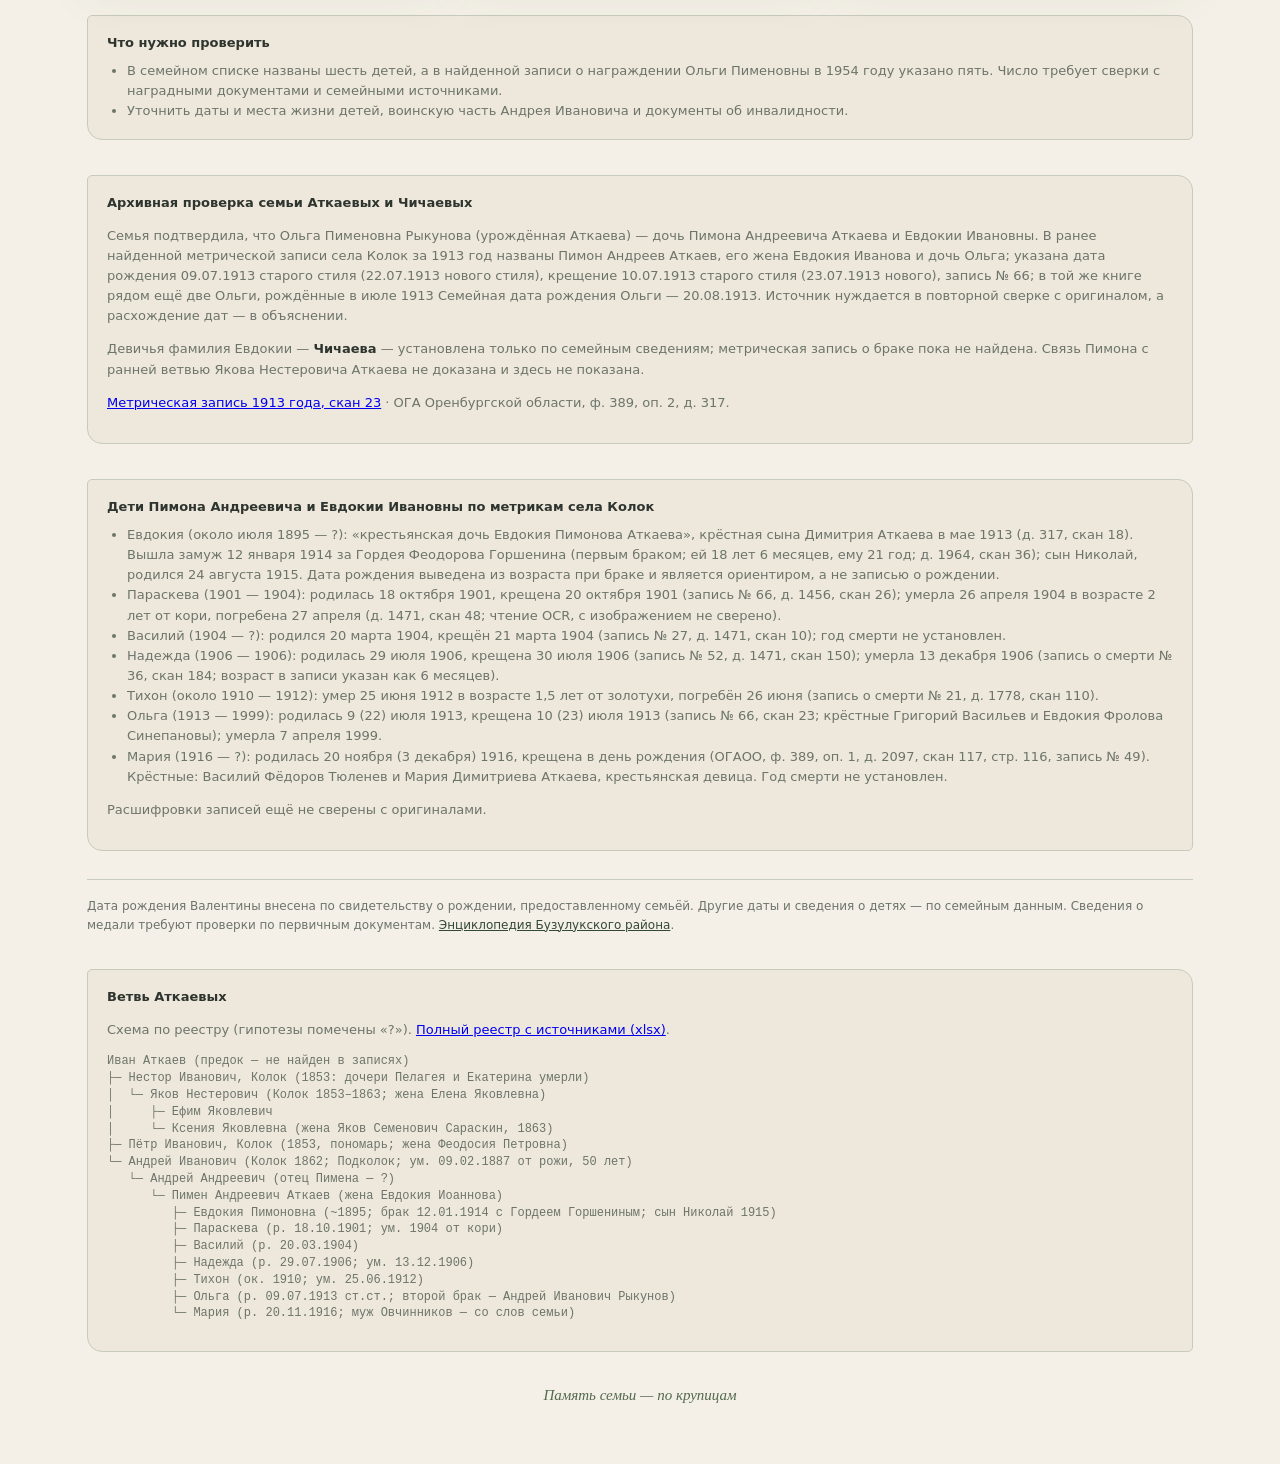
==== commit dedec993: "Add Chichaev page and fix Feodor Ioannovich parent links Co-Authored-By: Claude Sonnet 5.5 <noreply@" ====
--- a/index.html
+++ b/index.html
@@ -18,7 +18,7 @@
 <body>
 <main class="wrap">
 <header class="mast"><div><div class="eyebrow">Семейная история · Алдаркино</div></div><small>Рыкуновы</small></header>
-<p class="intro"><a href="atkaev.html">→ Ветвь Аткаевых: схема и источники</a></p>
+<p class="intro"><a href="atkaev.html">→ Ветвь Аткаевых: схема и источники</a> · <a href="chichaev.html">→ Чичаевы</a></p>
 <h1>Родословная<br>Рыкуновых</h1>
 <p class="intro">Семейная история Рыкуновых, Аткаевых и Чичаевых. Семейные свидетельства, архивные записи и гипотезы помечены отдельно.</p>
 <section class="tree" aria-label="Родители Ольги Пименовны">
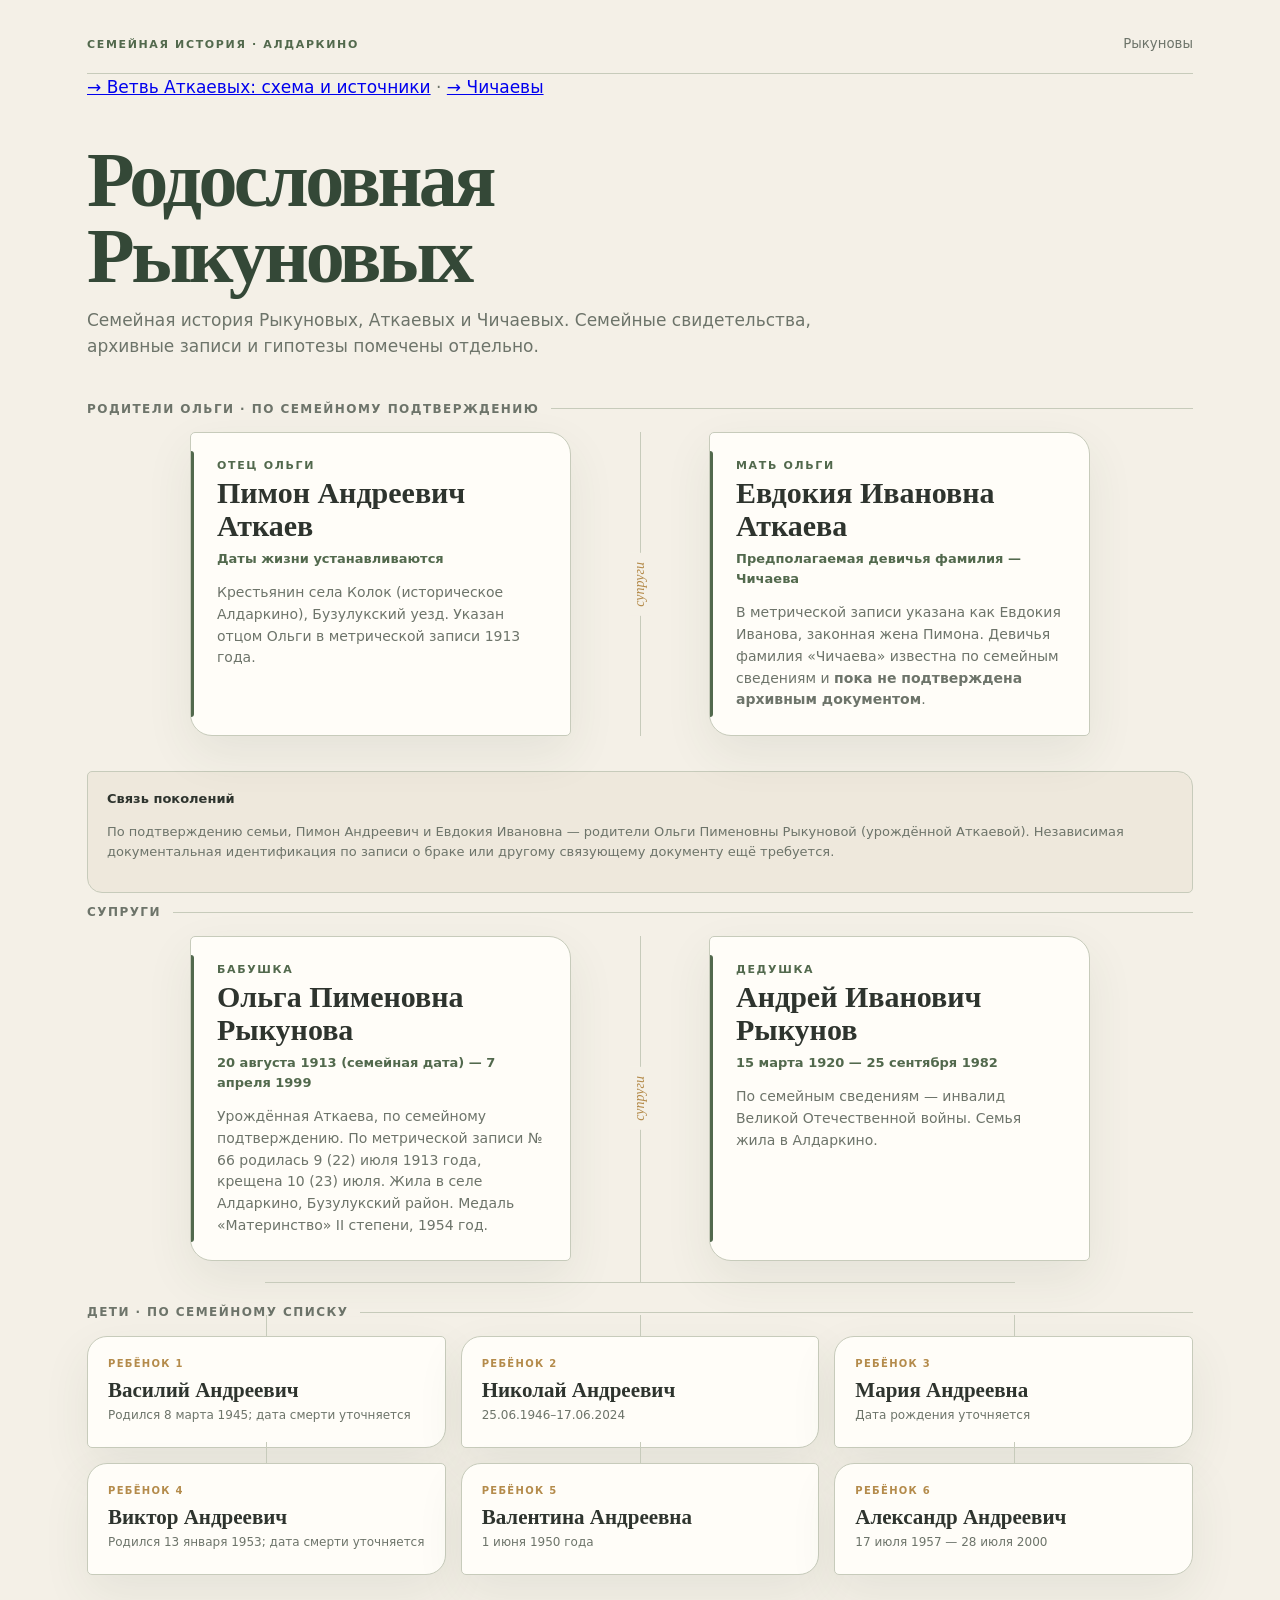
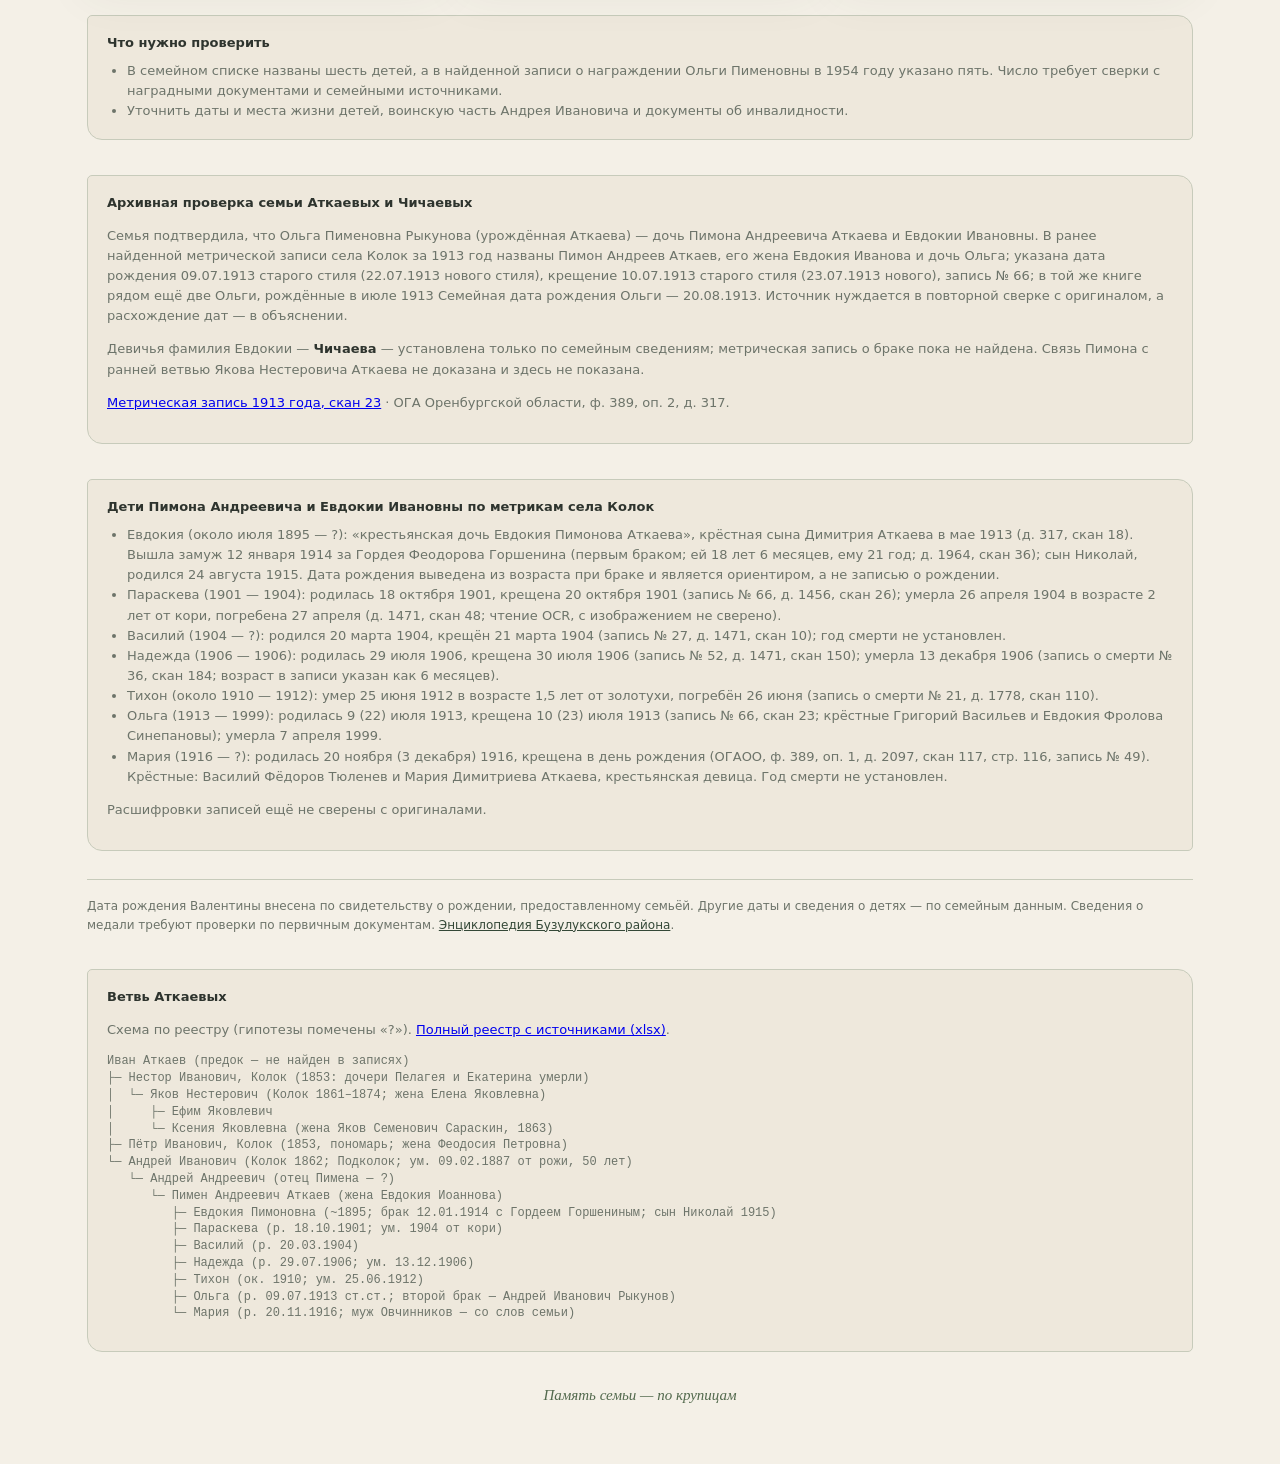
==== commit c7586b31: "Correct Efim Yakovlevich's birth to ~1861 from the 1879 marriage record; update tree years Co-Author" ====
--- a/index.html
+++ b/index.html
@@ -54,7 +54,7 @@
 <div class="source">Дата рождения Валентины внесена по свидетельству о рождении, предоставленному семьёй. Другие даты и сведения о детях — по семейным данным. Сведения о медали требуют проверки по первичным документам. <a href="http://old2-bz.orb.ru/about/entsiklopediya/572" rel="noopener">Энциклопедия Бузулукского района</a>.</div>
 <section class="notes"><strong>Ветвь Аткаевых</strong><p>Схема по реестру (гипотезы помечены «?»). <a href="https://github.com/kilevoy/rykunov-family-tree/blob/main/data/rykunov-family-tree.xlsx" rel="noopener">Полный реестр с источниками (xlsx)</a>.</p><pre style="white-space:pre;overflow-x:auto;font-size:12px;line-height:1.4">Иван Аткаев (предок — не найден в записях)
 ├─ Нестор Иванович, Колок (1853: дочери Пелагея и Екатерина умерли)
-│  └─ Яков Нестерович (Колок 1853–1863; жена Елена Яковлевна)
+│  └─ Яков Нестерович (Колок 1861–1874; жена Елена Яковлевна)
 │     ├─ Ефим Яковлевич
 │     └─ Ксения Яковлевна (жена Яков Семенович Сараскин, 1863)
 ├─ Пётр Иванович, Колок (1853, пономарь; жена Феодосия Петровна)
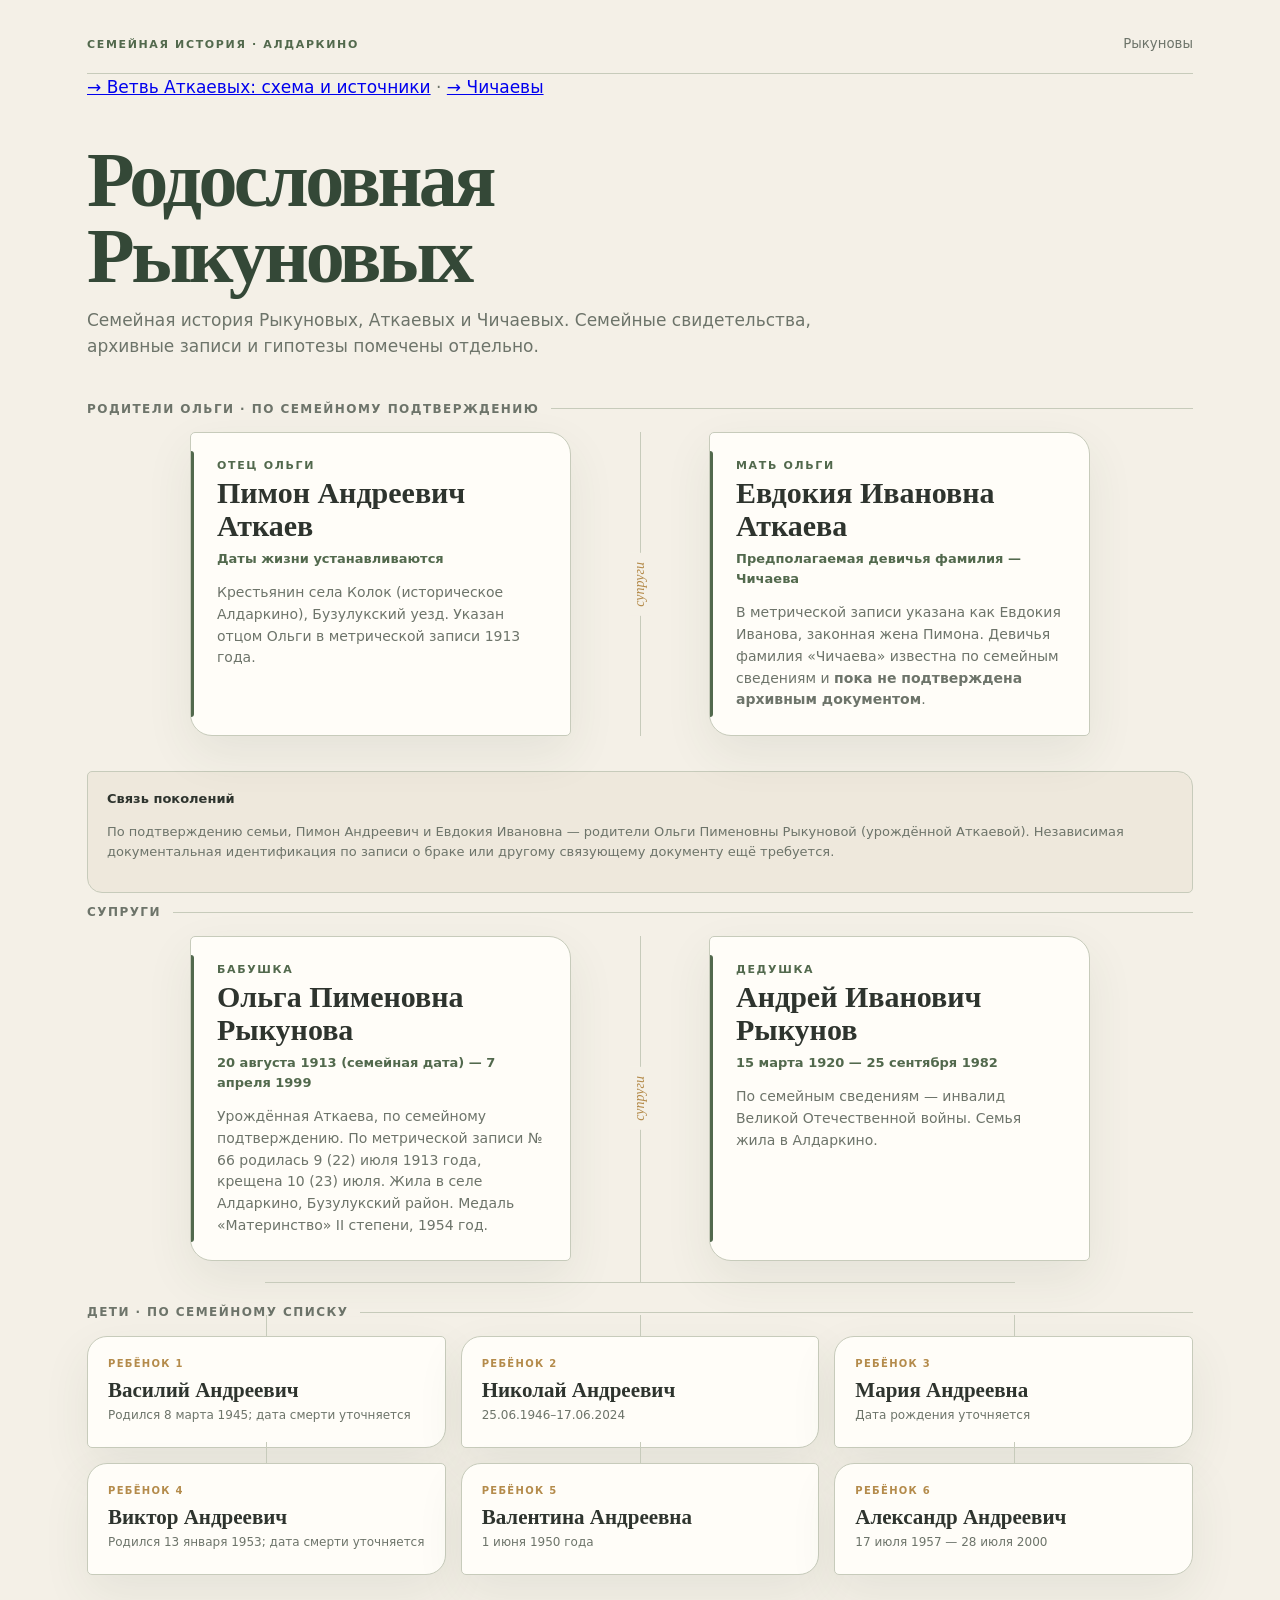
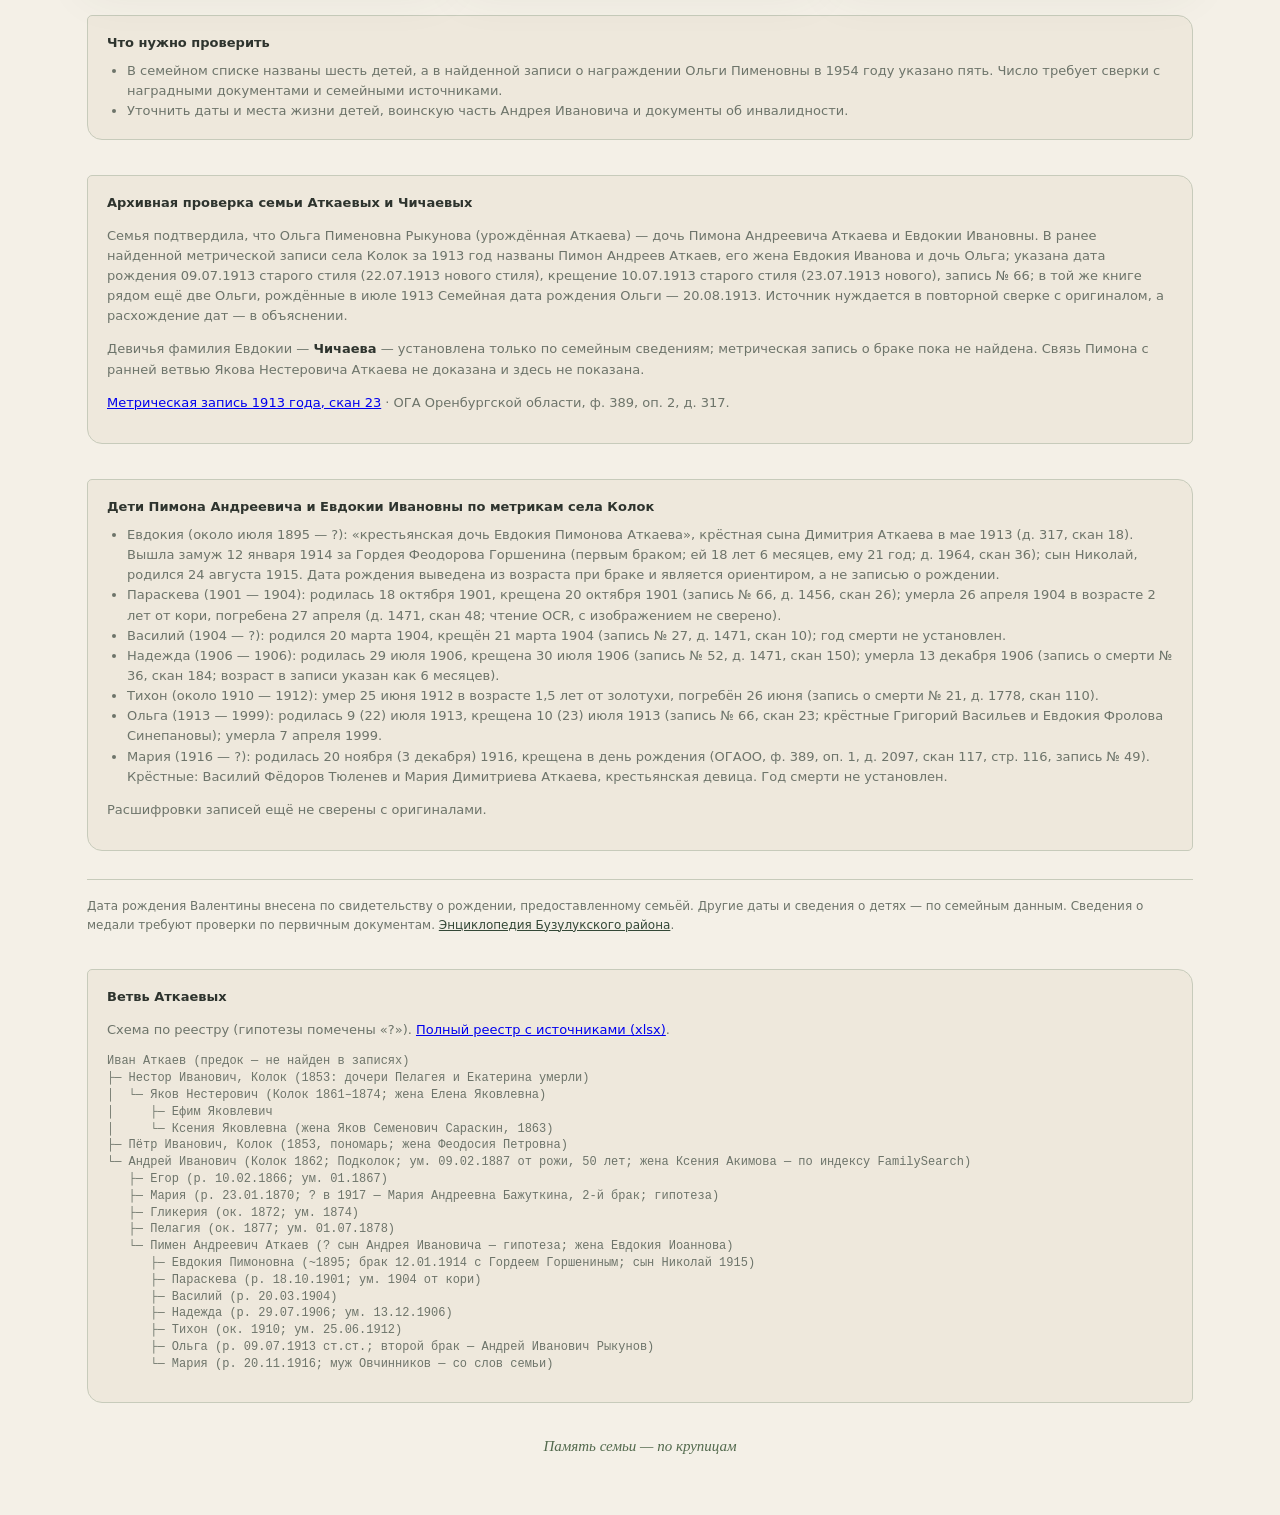
==== commit dd97a9ff: "Add hypothesis: Pimon as son of Andrei Ivanovich to the Atkaev tree Co-Authored-By: Claude Sonnet 5." ====
--- a/index.html
+++ b/index.html
@@ -58,16 +58,19 @@
 │     ├─ Ефим Яковлевич
 │     └─ Ксения Яковлевна (жена Яков Семенович Сараскин, 1863)
 ├─ Пётр Иванович, Колок (1853, пономарь; жена Феодосия Петровна)
-└─ Андрей Иванович (Колок 1862; Подколок; ум. 09.02.1887 от рожи, 50 лет)
-   └─ Андрей Андреевич (отец Пимена — ?)
-      └─ Пимен Андреевич Аткаев (жена Евдокия Иоаннова)
-         ├─ Евдокия Пимоновна (~1895; брак 12.01.1914 с Гордеем Горшениным; сын Николай 1915)
-         ├─ Параскева (р. 18.10.1901; ум. 1904 от кори)
-         ├─ Василий (р. 20.03.1904)
-         ├─ Надежда (р. 29.07.1906; ум. 13.12.1906)
-         ├─ Тихон (ок. 1910; ум. 25.06.1912)
-         ├─ Ольга (р. 09.07.1913 ст.ст.; второй брак — Андрей Иванович Рыкунов)
-         └─ Мария (р. 20.11.1916; муж Овчинников — со слов семьи)</pre></section>
+└─ Андрей Иванович (Колок 1862; Подколок; ум. 09.02.1887 от рожи, 50 лет; жена Ксения Акимова — по индексу FamilySearch)
+   ├─ Егор (р. 10.02.1866; ум. 01.1867)
+   ├─ Мария (р. 23.01.1870; ? в 1917 — Мария Андреевна Бажуткина, 2-й брак; гипотеза)
+   ├─ Гликерия (ок. 1872; ум. 1874)
+   ├─ Пелагия (ок. 1877; ум. 01.07.1878)
+   └─ Пимен Андреевич Аткаев (? сын Андрея Ивановича — гипотеза; жена Евдокия Иоаннова)
+      ├─ Евдокия Пимоновна (~1895; брак 12.01.1914 с Гордеем Горшениным; сын Николай 1915)
+      ├─ Параскева (р. 18.10.1901; ум. 1904 от кори)
+      ├─ Василий (р. 20.03.1904)
+      ├─ Надежда (р. 29.07.1906; ум. 13.12.1906)
+      ├─ Тихон (ок. 1910; ум. 25.06.1912)
+      ├─ Ольга (р. 09.07.1913 ст.ст.; второй брак — Андрей Иванович Рыкунов)
+      └─ Мария (р. 20.11.1916; муж Овчинников — со слов семьи)</pre></section>
 <footer>Память семьи — по крупицам</footer>
 </main>
 </body>
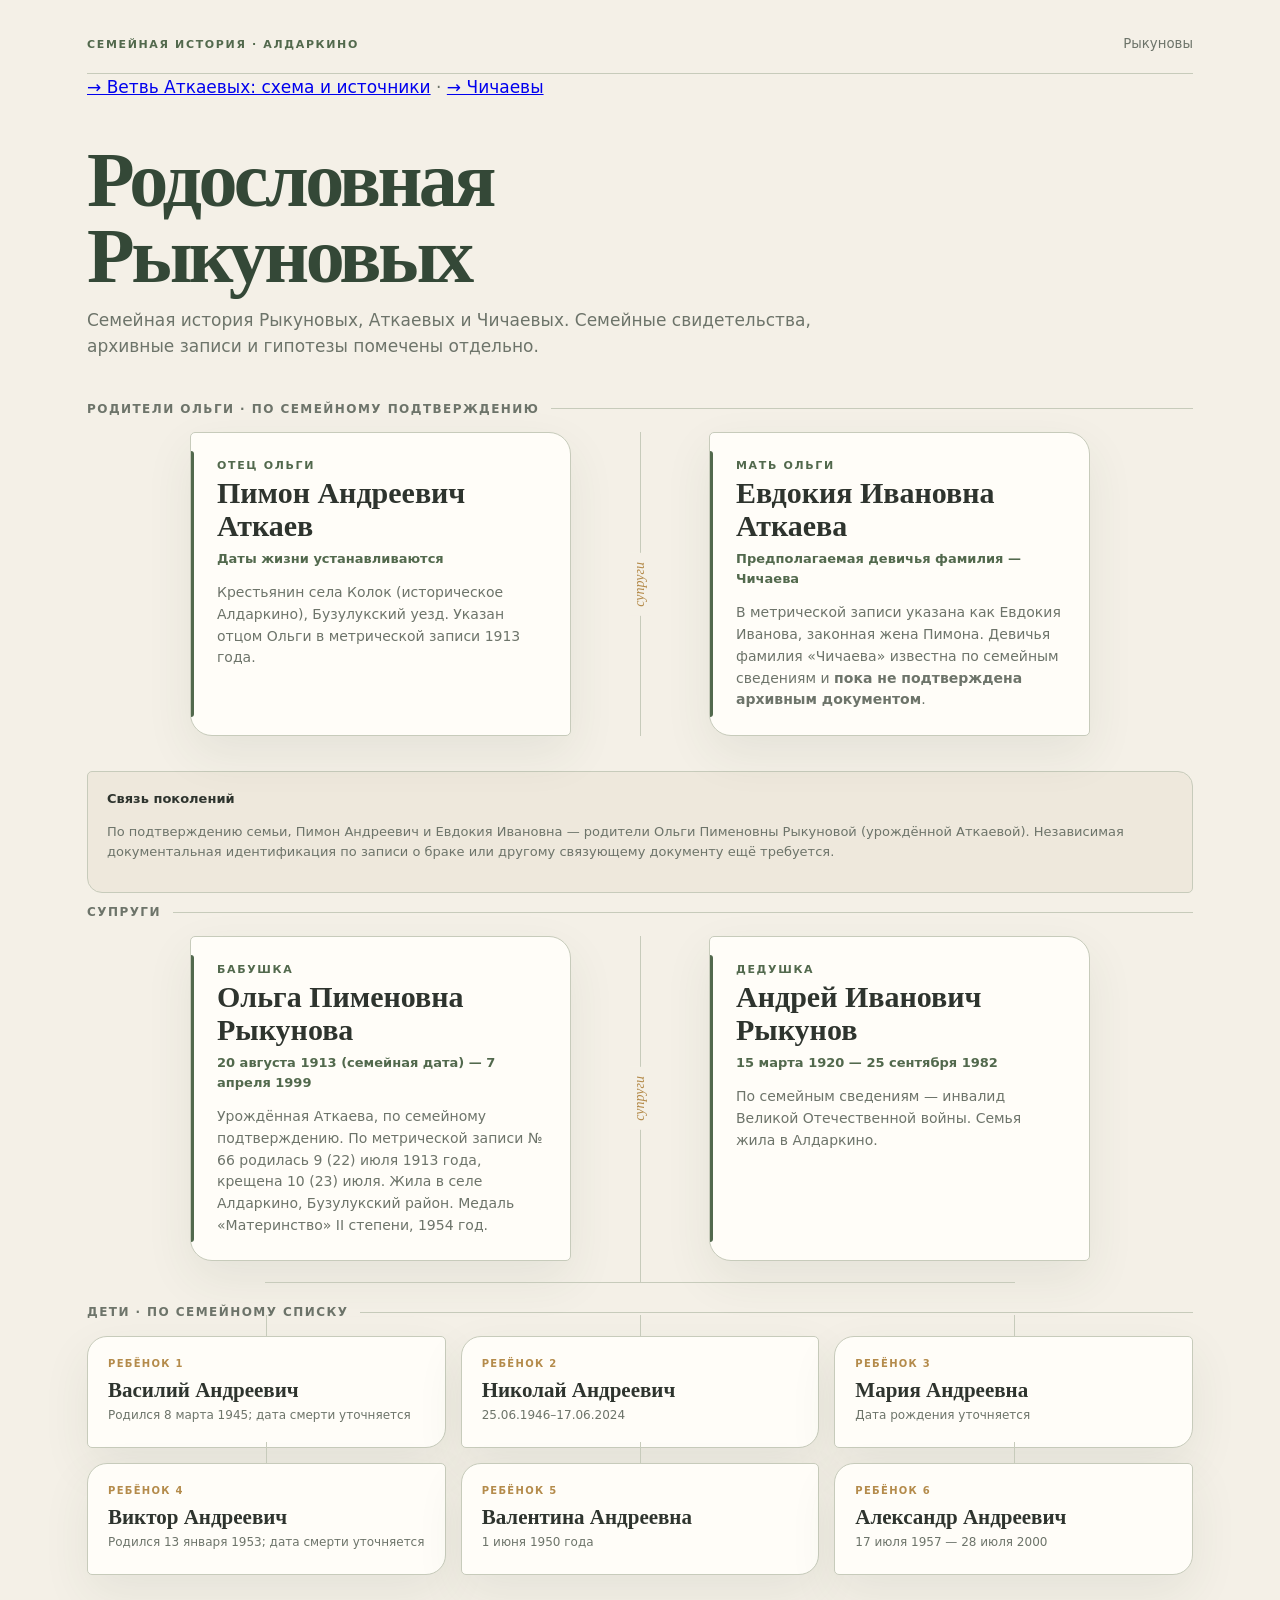
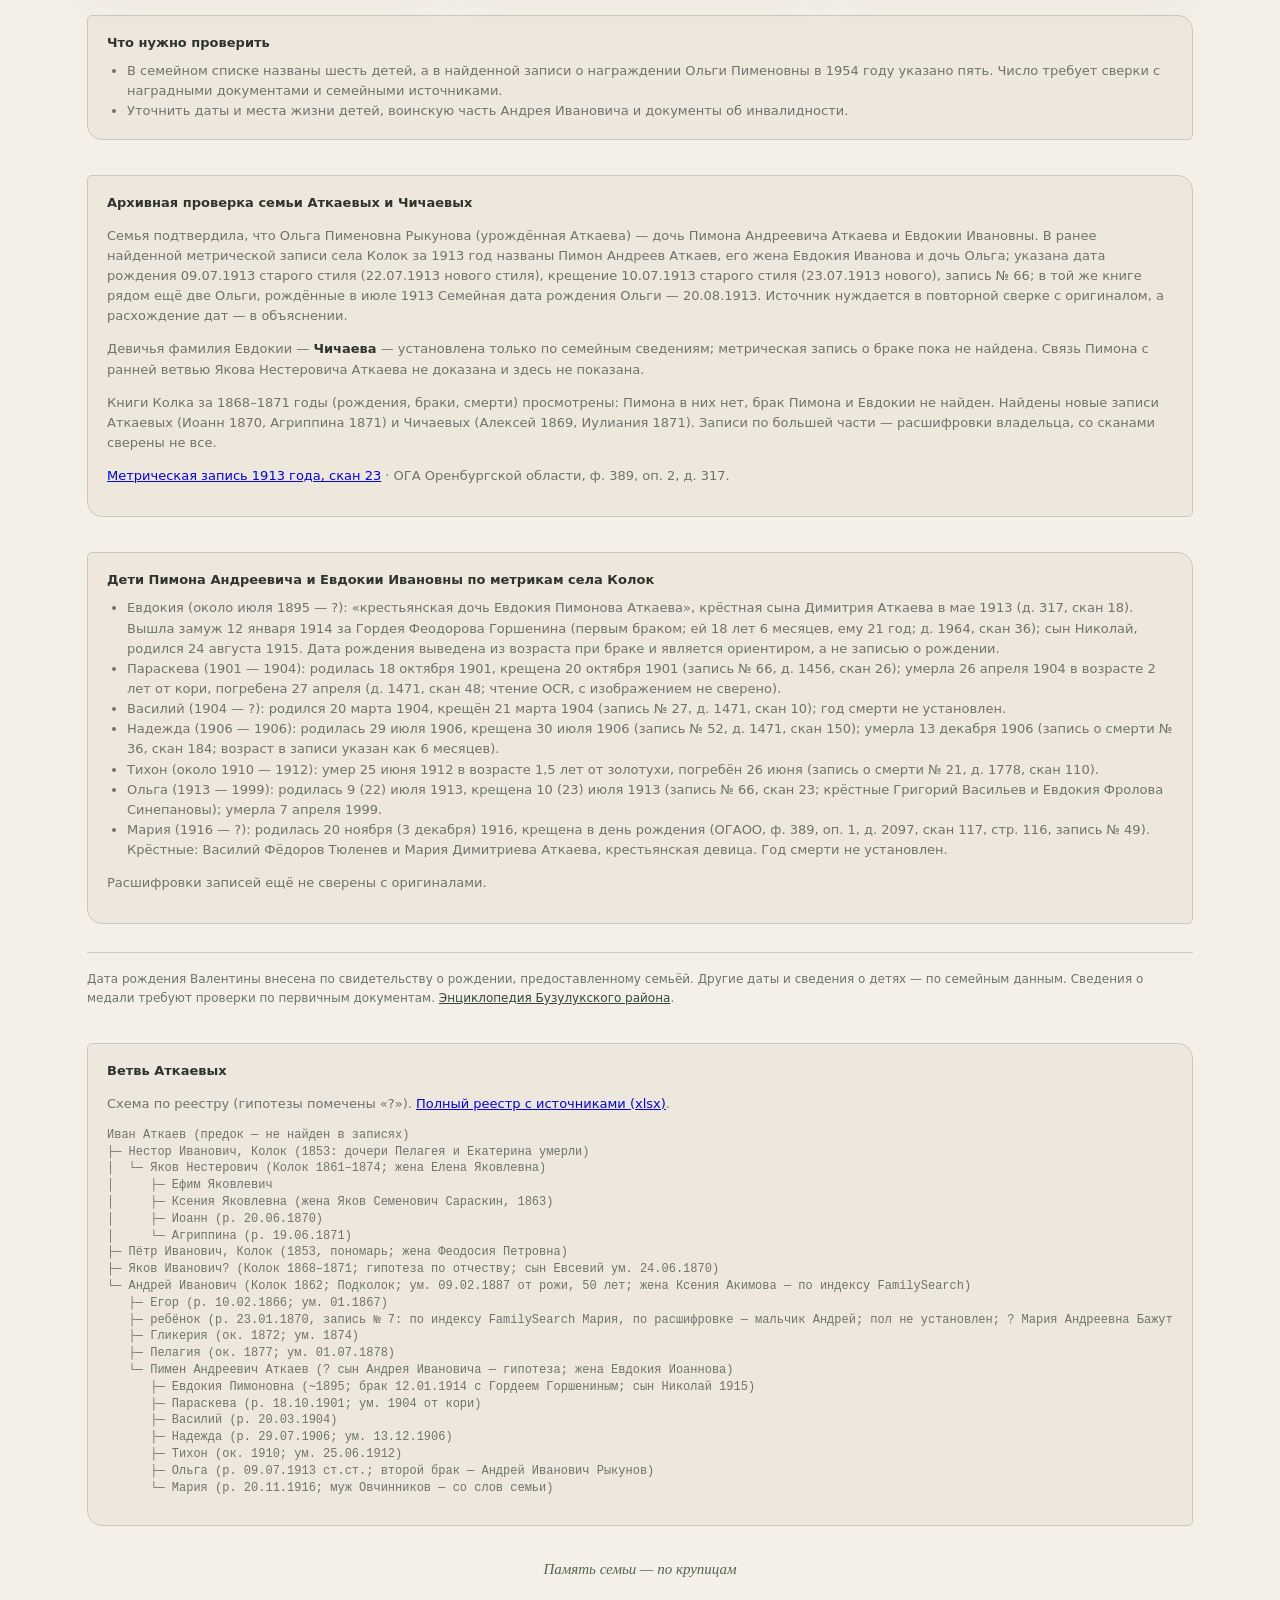
==== commit 3228d82f: "Обновление публичных страниц и листов Древо/Сводка: Колок 1868–1871 Co-Authored-By: Claude Sonnet 5." ====
--- a/index.html
+++ b/index.html
@@ -49,18 +49,21 @@
 </div>
 </section>
 <aside class="notes"><strong>Что нужно проверить</strong><ul><li>В семейном списке названы шесть детей, а в найденной записи о награждении Ольги Пименовны в 1954 году указано пять. Число требует сверки с наградными документами и семейными источниками.</li><li>Уточнить даты и места жизни детей, воинскую часть Андрея Ивановича и документы об инвалидности.</li></ul></aside>
-<aside class="notes"><strong>Архивная проверка семьи Аткаевых и Чичаевых</strong><p>Семья подтвердила, что Ольга Пименовна Рыкунова (урождённая Аткаева) — дочь Пимона Андреевича Аткаева и Евдокии Ивановны. В ранее найденной метрической записи села Колок за 1913 год названы Пимон Андреев Аткаев, его жена Евдокия Иванова и дочь Ольга; указана дата рождения 09.07.1913 старого стиля (22.07.1913 нового стиля), крещение 10.07.1913 старого стиля (23.07.1913 нового), запись № 66; в той же книге рядом ещё две Ольги, рождённые в июле 1913 Семейная дата рождения Ольги — 20.08.1913. Источник нуждается в повторной сверке с оригиналом, а расхождение дат — в объяснении.</p><p>Девичья фамилия Евдокии — <strong>Чичаева</strong> — установлена только по семейным сведениям; метрическая запись о браке пока не найдена. Связь Пимона с ранней ветвью Якова Нестеровича Аткаева не доказана и здесь не показана.</p><p><a href="https://yandex.ru/archive/catalog/fc63a769-c6f4-40cd-b063-a8d6b3716f5d/23" rel="noopener">Метрическая запись 1913 года, скан 23</a> · ОГА Оренбургской области, ф. 389, оп. 2, д. 317.</p></aside>
+<aside class="notes"><strong>Архивная проверка семьи Аткаевых и Чичаевых</strong><p>Семья подтвердила, что Ольга Пименовна Рыкунова (урождённая Аткаева) — дочь Пимона Андреевича Аткаева и Евдокии Ивановны. В ранее найденной метрической записи села Колок за 1913 год названы Пимон Андреев Аткаев, его жена Евдокия Иванова и дочь Ольга; указана дата рождения 09.07.1913 старого стиля (22.07.1913 нового стиля), крещение 10.07.1913 старого стиля (23.07.1913 нового), запись № 66; в той же книге рядом ещё две Ольги, рождённые в июле 1913 Семейная дата рождения Ольги — 20.08.1913. Источник нуждается в повторной сверке с оригиналом, а расхождение дат — в объяснении.</p><p>Девичья фамилия Евдокии — <strong>Чичаева</strong> — установлена только по семейным сведениям; метрическая запись о браке пока не найдена. Связь Пимона с ранней ветвью Якова Нестеровича Аткаева не доказана и здесь не показана.</p><p>Книги Колка за 1868–1871 годы (рождения, браки, смерти) просмотрены: Пимона в них нет, брак Пимона и Евдокии не найден. Найдены новые записи Аткаевых (Иоанн 1870, Агриппина 1871) и Чичаевых (Алексей 1869, Иулиания 1871). Записи по большей части — расшифровки владельца, со сканами сверены не все.</p><p><a href="https://yandex.ru/archive/catalog/fc63a769-c6f4-40cd-b063-a8d6b3716f5d/23" rel="noopener">Метрическая запись 1913 года, скан 23</a> · ОГА Оренбургской области, ф. 389, оп. 2, д. 317.</p></aside>
 <aside class="notes"><strong>Дети Пимона Андреевича и Евдокии Ивановны по метрикам села Колок</strong><ul><li>Евдокия (около июля 1895 — ?): «крестьянская дочь Евдокия Пимонова Аткаева», крёстная сына Димитрия Аткаева в мае 1913 (д. 317, скан 18). Вышла замуж 12 января 1914 за Гордея Феодорова Горшенина (первым браком; ей 18 лет 6 месяцев, ему 21 год; д. 1964, скан 36); сын Николай, родился 24 августа 1915. Дата рождения выведена из возраста при браке и является ориентиром, а не записью о рождении.</li><li>Параскева (1901 — 1904): родилась 18 октября 1901, крещена 20 октября 1901 (запись № 66, д. 1456, скан 26); умерла 26 апреля 1904 в возрасте 2 лет от кори, погребена 27 апреля (д. 1471, скан 48; чтение OCR, с изображением не сверено).</li><li>Василий (1904 — ?): родился 20 марта 1904, крещён 21 марта 1904 (запись № 27, д. 1471, скан 10); год смерти не установлен.</li><li>Надежда (1906 — 1906): родилась 29 июля 1906, крещена 30 июля 1906 (запись № 52, д. 1471, скан 150); умерла 13 декабря 1906 (запись о смерти № 36, скан 184; возраст в записи указан как 6 месяцев).</li><li>Тихон (около 1910 — 1912): умер 25 июня 1912 в возрасте 1,5 лет от золотухи, погребён 26 июня (запись о смерти № 21, д. 1778, скан 110).</li><li>Ольга (1913 — 1999): родилась 9 (22) июля 1913, крещена 10 (23) июля 1913 (запись № 66, скан 23; крёстные Григорий Васильев и Евдокия Фролова Синепановы); умерла 7 апреля 1999.</li><li>Мария (1916 — ?): родилась 20 ноября (3 декабря) 1916, крещена в день рождения (ОГАОО, ф. 389, оп. 1, д. 2097, скан 117, стр. 116, запись № 49). Крёстные: Василий Фёдоров Тюленев и Мария Димитриева Аткаева, крестьянская девица. Год смерти не установлен.</li></ul><p>Расшифровки записей ещё не сверены с оригиналами.</p></aside>
 <div class="source">Дата рождения Валентины внесена по свидетельству о рождении, предоставленному семьёй. Другие даты и сведения о детях — по семейным данным. Сведения о медали требуют проверки по первичным документам. <a href="http://old2-bz.orb.ru/about/entsiklopediya/572" rel="noopener">Энциклопедия Бузулукского района</a>.</div>
 <section class="notes"><strong>Ветвь Аткаевых</strong><p>Схема по реестру (гипотезы помечены «?»). <a href="https://github.com/kilevoy/rykunov-family-tree/blob/main/data/rykunov-family-tree.xlsx" rel="noopener">Полный реестр с источниками (xlsx)</a>.</p><pre style="white-space:pre;overflow-x:auto;font-size:12px;line-height:1.4">Иван Аткаев (предок — не найден в записях)
 ├─ Нестор Иванович, Колок (1853: дочери Пелагея и Екатерина умерли)
 │  └─ Яков Нестерович (Колок 1861–1874; жена Елена Яковлевна)
 │     ├─ Ефим Яковлевич
-│     └─ Ксения Яковлевна (жена Яков Семенович Сараскин, 1863)
+│     ├─ Ксения Яковлевна (жена Яков Семенович Сараскин, 1863)
+│     ├─ Иоанн (р. 20.06.1870)
+│     └─ Агриппина (р. 19.06.1871)
 ├─ Пётр Иванович, Колок (1853, пономарь; жена Феодосия Петровна)
+├─ Яков Иванович? (Колок 1868–1871; гипотеза по отчеству; сын Евсевий ум. 24.06.1870)
 └─ Андрей Иванович (Колок 1862; Подколок; ум. 09.02.1887 от рожи, 50 лет; жена Ксения Акимова — по индексу FamilySearch)
    ├─ Егор (р. 10.02.1866; ум. 01.1867)
-   ├─ Мария (р. 23.01.1870; ? в 1917 — Мария Андреевна Бажуткина, 2-й брак; гипотеза)
+   ├─ ребёнок (р. 23.01.1870, запись № 7: по индексу FamilySearch Мария, по расшифровке — мальчик Андрей; пол не установлен; ? Мария Андреевна Бажуткина 1917 — гипотеза, слабеет)
    ├─ Гликерия (ок. 1872; ум. 1874)
    ├─ Пелагия (ок. 1877; ум. 01.07.1878)
    └─ Пимен Андреевич Аткаев (? сын Андрея Ивановича — гипотеза; жена Евдокия Иоаннова)
